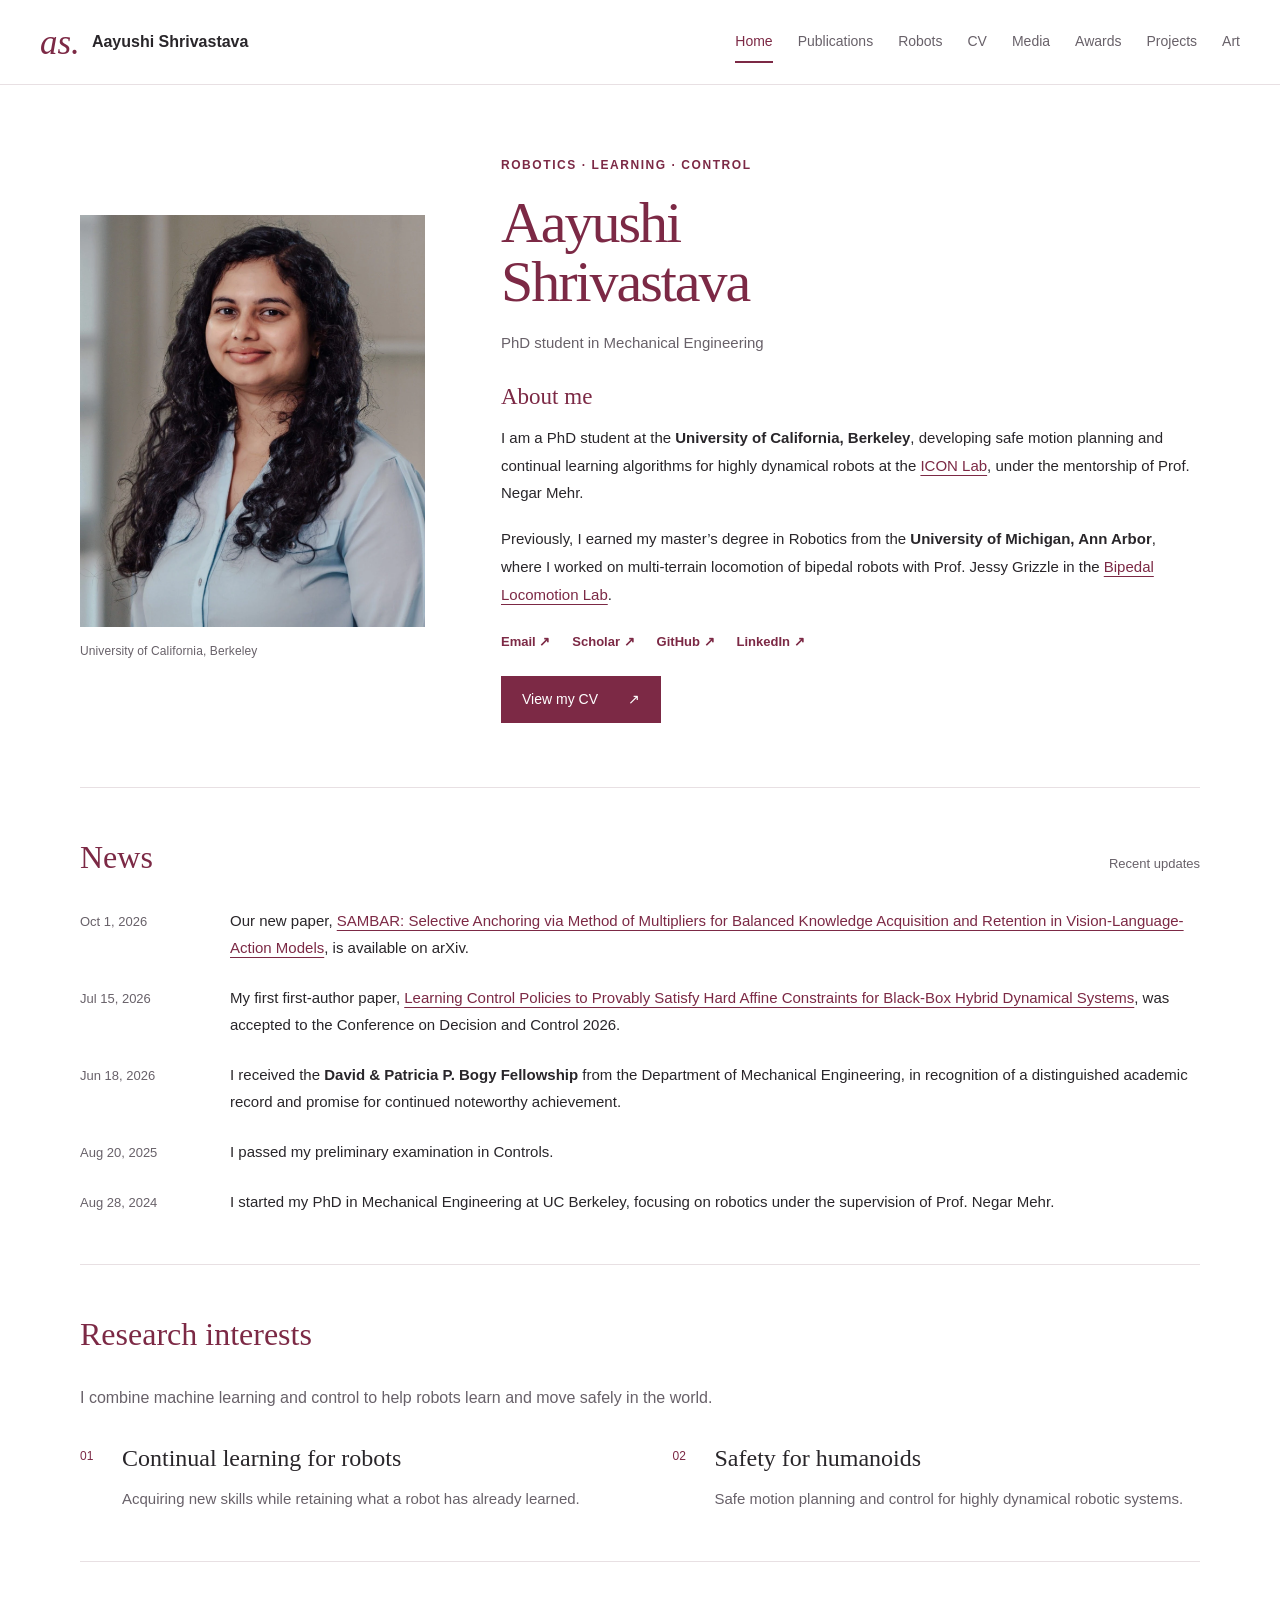
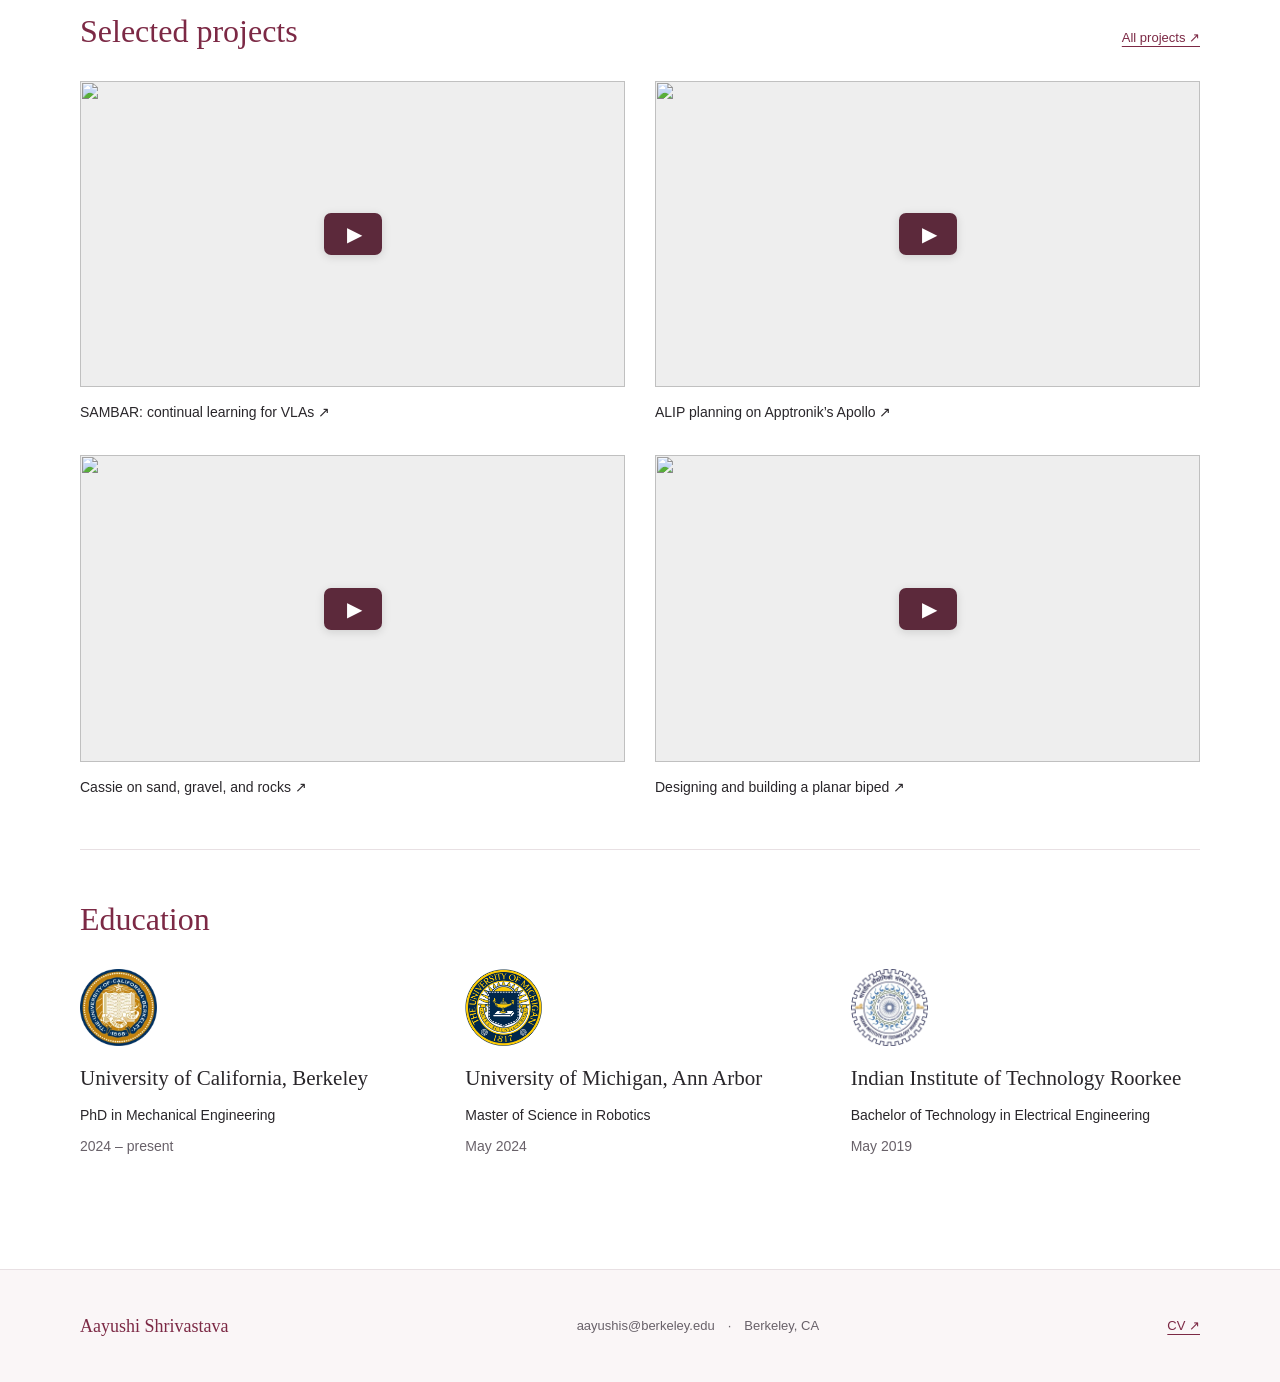
==== index.html @ cad1a044 "Create academic portfolio and direct CV download" ====
<!doctype html>
<html lang="en"><head><meta charset="utf-8"><meta name="viewport" content="width=device-width, initial-scale=1">
<title>Robotics, Learning &amp; Control | Aayushi Shrivastava</title><meta name="description" content="Aayushi Shrivastava is a PhD student at UC Berkeley working on safe motion planning, continual learning, and control for robots.">
<meta name="theme-color" content="#7c2945"><meta property="og:title" content="Robotics, Learning &amp; Control | Aayushi Shrivastava"><meta property="og:description" content="Aayushi Shrivastava is a PhD student at UC Berkeley working on safe motion planning, continual learning, and control for robots."><meta property="og:type" content="website"><meta property="og:url" content="https://aayushis196.github.io/"><meta property="og:image" content="https://aayushis196.github.io/assets/home-0-0.webp">
<link rel="canonical" href="https://aayushis196.github.io/"><link rel="icon" href="assets/favicon.svg" type="image/svg+xml"><link rel="stylesheet" href="styles.css"><script src="site.js" defer></script></head>
<body class="page-index"><a class="skip-link" href="#main">Skip to content</a>
<header class="site-header"><div class="header-inner"><a class="brand" href="index.html"><span class="brand-mark" aria-hidden="true">as.</span><span>Aayushi Shrivastava</span></a><button class="menu-toggle" aria-expanded="false" aria-controls="site-nav"><span>Menu</span><svg viewBox="0 0 24 24" width="20" height="20" aria-hidden="true"><path d="M4 7h16M4 12h16M4 17h16"/></svg></button><nav id="site-nav" aria-label="Main navigation"><a href="index.html" aria-current="page">Home</a><a href="publications.html">Publications</a><a href="robots.html">Robots</a><a href="cv.html">CV</a><a href="media.html">Media</a><a href="awards.html">Awards</a><a href="projects.html">Projects</a><a href="art.html">Art</a></nav></div></header>
<main id="main" class="container"><section class="hero" aria-labelledby="intro-title"><div class="portrait-wrap"><img src="assets/home-0-0.webp" alt="Aayushi Shrivastava" width="1280" height="1531" class="portrait" fetchpriority="high"><p class="portrait-caption">University of California, Berkeley</p></div><div class="hero-copy"><p class="eyebrow">Robotics · Learning · Control</p><h1 id="intro-title">Aayushi<br> Shrivastava</h1><p class="role">PhD student in Mechanical Engineering</p><h2 class="about-label">About me</h2><p>I am a PhD student at the <strong>University of California, Berkeley</strong>, developing safe motion planning and continual learning algorithms for highly dynamical robots at the <a href="https://iconlab.negarmehr.com/">ICON Lab</a>, under the mentorship of Prof. Negar Mehr.</p><p>Previously, I earned my master’s degree in Robotics from the <strong>University of Michigan, Ann Arbor</strong>, where I worked on multi-terrain locomotion of bipedal robots with Prof. Jessy Grizzle in the <a href="https://www.biped.solutions/">Bipedal Locomotion Lab</a>.</p><div class="social-links"><a href="mailto:aayushis@berkeley.edu">Email ↗</a><a href="https://scholar.google.com/citations?user=4QyoN3UAAAAJ&amp;hl=en">Scholar ↗</a><a href="https://github.com/aayushis196">GitHub ↗</a><a href="https://www.linkedin.com/in/aayushi-shrivastava-37a6b413a/">LinkedIn ↗</a></div><a class="button" href="Aayushi_CV.pdf">View my CV <span aria-hidden="true">↗</span></a></div></section>
<section class="home-section" aria-labelledby="news-title"><div class="section-heading"><h2 id="news-title">News</h2><span class="section-note">Recent updates</span></div><ol class="news-list">
<li><time datetime="2026-10-01">Oct 1, 2026</time><p>Our new paper, <a href="https://arxiv.org/pdf/2609.32108v1">SAMBAR: Selective Anchoring via Method of Multipliers for Balanced Knowledge Acquisition and Retention in Vision-Language-Action Models</a>, is available on arXiv.</p></li>
<li><time datetime="2026-07-15">Jul 15, 2026</time><p>My first first-author paper, <a href="https://arxiv.org/abs/2604.22244">Learning Control Policies to Provably Satisfy Hard Affine Constraints for Black-Box Hybrid Dynamical Systems</a>, was accepted to the Conference on Decision and Control 2026.</p></li>
<li><time datetime="2026-06-18">Jun 18, 2026</time><p>I received the <strong>David &amp; Patricia P. Bogy Fellowship</strong> from the Department of Mechanical Engineering, in recognition of a distinguished academic record and promise for continued noteworthy achievement.</p></li>
<li><time datetime="2025-08-20">Aug 20, 2025</time><p>I passed my preliminary examination in Controls.</p></li>
<li><time datetime="2024-08-28">Aug 28, 2024</time><p>I started my PhD in Mechanical Engineering at UC Berkeley, focusing on robotics under the supervision of Prof. Negar Mehr.</p></li></ol></section>
<section class="home-section research-section" aria-labelledby="interests-title"><div class="section-heading"><h2 id="interests-title">Research interests</h2></div><p class="section-intro">I combine machine learning and control to help robots learn and move safely in the world.</p><div class="interests"><article><span class="interest-number">01</span><h3>Continual learning for robots</h3><p>Acquiring new skills while retaining what a robot has already learned.</p></article><article><span class="interest-number">02</span><h3>Safety for humanoids</h3><p>Safe motion planning and control for highly dynamical robotic systems.</p></article></div></section>
<section class="home-section" aria-labelledby="selected-title"><div class="section-heading"><h2 id="selected-title">Selected projects</h2><a href="projects.html">All projects <span aria-hidden="true">↗</span></a></div><div class="video-grid">
<figure class="video"><div class="video-frame" data-video="m53tq-P2geU">
    <button class="video-play" aria-label="Play SAMBAR: continual learning for VLAs"><img src="https://i.ytimg.com/vi/m53tq-P2geU/hqdefault.jpg" alt="" loading="lazy" width="480" height="360"><span class="play-icon" aria-hidden="true">▶</span></button></div>
    <figcaption><a href="https://www.youtube.com/watch?v=m53tq-P2geU">SAMBAR: continual learning for VLAs <span aria-hidden="true">↗</span></a></figcaption></figure><figure class="video"><div class="video-frame" data-video="vbyE-d3ap-I">
    <button class="video-play" aria-label="Play ALIP planning on Apptronik’s Apollo"><img src="https://i.ytimg.com/vi/vbyE-d3ap-I/hqdefault.jpg" alt="" loading="lazy" width="480" height="360"><span class="play-icon" aria-hidden="true">▶</span></button></div>
    <figcaption><a href="https://www.youtube.com/watch?v=vbyE-d3ap-I">ALIP planning on Apptronik’s Apollo <span aria-hidden="true">↗</span></a></figcaption></figure><figure class="video"><div class="video-frame" data-video="pKNiDnennBM">
    <button class="video-play" aria-label="Play Cassie on sand, gravel, and rocks"><img src="https://i.ytimg.com/vi/pKNiDnennBM/hqdefault.jpg" alt="" loading="lazy" width="480" height="360"><span class="play-icon" aria-hidden="true">▶</span></button></div>
    <figcaption><a href="https://www.youtube.com/watch?v=pKNiDnennBM">Cassie on sand, gravel, and rocks <span aria-hidden="true">↗</span></a></figcaption></figure><figure class="video"><div class="video-frame" data-video="SUDEOFMwMKs">
    <button class="video-play" aria-label="Play Designing and building a planar biped"><img src="https://i.ytimg.com/vi/SUDEOFMwMKs/hqdefault.jpg" alt="" loading="lazy" width="480" height="360"><span class="play-icon" aria-hidden="true">▶</span></button></div>
    <figcaption><a href="https://www.youtube.com/watch?v=SUDEOFMwMKs">Designing and building a planar biped <span aria-hidden="true">↗</span></a></figcaption></figure>
</div></section><section class="home-section" aria-labelledby="education-title"><div class="section-heading"><h2 id="education-title">Education</h2></div><div class="education-grid"><article class="education"><img src="assets/home-13-0.webp" alt="University of California, Berkeley emblem" width="220" height="220" loading="lazy"><div><h3>University of California, Berkeley</h3><p>PhD in Mechanical Engineering</p><p class="muted">2024 – present</p></div></article><article class="education"><img src="assets/home-13-1.webp" alt="University of Michigan, Ann Arbor emblem" width="1200" height="1200" loading="lazy"><div><h3>University of Michigan, Ann Arbor</h3><p>Master of Science in Robotics</p><p class="muted">May 2024</p></div></article><article class="education"><img src="assets/home-13-2.webp" alt="Indian Institute of Technology Roorkee emblem" width="320" height="320" loading="lazy"><div><h3>Indian Institute of Technology Roorkee</h3><p>Bachelor of Technology in Electrical Engineering</p><p class="muted">May 2019</p></div></article></div></section></main>
<footer class="site-footer"><div class="footer-inner"><a class="footer-name" href="index.html">Aayushi Shrivastava</a><p><a href="mailto:aayushis@berkeley.edu">aayushis@berkeley.edu</a><span aria-hidden="true">·</span>Berkeley, CA</p><a href="Aayushi_CV.pdf">CV <span aria-hidden="true">↗</span></a></div></footer>
</body></html>
---- styles.css ----
:root{--ink:#29262a;--muted:#686169;--accent:#7c2945;--accent-dark:#5f1730;--line:#e8e0e3;--paper:#fff;--wash:#faf6f7;--serif:Georgia,'Times New Roman',serif;--sans:-apple-system,BlinkMacSystemFont,'Segoe UI',sans-serif}
*{box-sizing:border-box}html{scroll-behavior:smooth;scroll-padding-top:110px}body{margin:0;background:var(--paper);color:var(--ink);font:16px/1.8 var(--sans);-webkit-font-smoothing:antialiased}a{color:var(--accent);text-decoration-thickness:1px;text-underline-offset:4px}a:hover{color:var(--accent-dark)}button,a{-webkit-tap-highlight-color:transparent}button{font:inherit}button,a:focus-visible,summary:focus-visible{outline-offset:5px}a:focus-visible,button:focus-visible,summary:focus-visible{outline:2px solid var(--accent)}img{max-width:100%;height:auto;display:block}h1,h2,h3,p,figure{margin-top:0}h1,h2,h3{font-family:var(--serif);font-weight:500;line-height:1.25}h1,h2{color:var(--accent)}h1{font-size:48px}h2{font-size:32px}h3{font-size:24px}p{margin-bottom:18px}strong{font-weight:600}.container{width:min(1120px,calc(100% - 80px));margin-inline:auto}.muted{color:var(--muted)}.skip-link{position:fixed;left:16px;top:-90px;padding:10px 20px;background:white;z-index:100}.skip-link:focus{top:10px}.site-header{position:sticky;top:0;background:rgba(255,255,255,.97);border-bottom:1px solid var(--line);z-index:20}.header-inner{max-width:1380px;margin:auto;min-height:84px;padding:12px 40px;display:flex;align-items:center;justify-content:space-between;gap:28px}.brand{display:flex;align-items:center;gap:12px;text-decoration:none;color:var(--ink);font-size:16px;font-weight:600;white-space:nowrap}.brand-mark{font-family:var(--serif);color:var(--accent);font-size:35px;line-height:1;font-style:italic;font-weight:500}.site-header nav{display:flex;gap:25px}.site-header nav a{position:relative;font-size:14px;text-decoration:none;color:var(--muted);padding:13px 0}.site-header nav a:hover,.site-header nav a[aria-current]{color:var(--accent)}.site-header nav a[aria-current]::after{content:'';position:absolute;bottom:5px;height:2px;background:var(--accent);left:0;right:0}.menu-toggle{display:none}.hero{display:grid;grid-template-columns:345px minmax(0,1fr);gap:76px;align-items:center;padding:70px 0 64px}.portrait{width:100%;aspect-ratio:342/409;object-fit:cover}.portrait-caption{font-size:12px;color:var(--muted);margin:14px 0 0;letter-spacing:.01em}.eyebrow{font-size:12px;text-transform:uppercase;letter-spacing:.13em;color:var(--accent);font-weight:600;margin-bottom:16px}.hero h1{font-size:58px;letter-spacing:-.035em;line-height:1.03;margin-bottom:17px}.hero .role{font-size:15px;color:var(--muted);margin-bottom:27px}.about-label{font-size:23px;margin-bottom:12px}.hero-copy>p:not(.eyebrow):not(.role){font-size:15px;line-height:1.85}.social-links{display:flex;flex-wrap:wrap;gap:22px;margin:22px 0}.social-links a{font-size:13px;text-decoration:none;font-weight:600}.button{display:inline-flex;align-items:center;justify-content:center;gap:30px;background:var(--accent);color:#fff;padding:10px 20px;font-size:14px;font-weight:500;text-decoration:none;border:1px solid var(--accent);transition:background .15s}.button:hover{background:var(--accent-dark);color:white}.home-section{padding:49px 0;border-top:1px solid var(--line)}.section-heading{display:flex;justify-content:space-between;align-items:baseline;gap:24px;margin-bottom:30px}.section-heading h2{margin-bottom:0}.section-heading>a,.section-note{font-size:13px}.section-note{color:var(--muted)}.news-list{padding:0;margin:0;list-style:none}.news-list li{display:grid;grid-template-columns:130px minmax(0,1fr);gap:20px;margin-bottom:23px}.news-list li:last-child{margin-bottom:0}.news-list time{font-size:13px;color:var(--muted);padding-top:3px}.news-list p{margin:0;font-size:15px}.section-intro{max-width:700px;color:var(--muted)}.interests{display:grid;grid-template-columns:1fr 1fr;gap:65px;margin-top:30px}.interests article{position:relative;padding-left:42px}.interest-number{position:absolute;left:0;top:3px;font-size:12px;color:var(--accent)}.interests h3{font-size:24px;margin-bottom:12px}.interests p{color:var(--muted);font-size:15px;margin-bottom:0}.video-grid{display:grid;grid-template-columns:1fr 1fr;gap:30px}.video{margin:0;min-width:0}.video-frame{aspect-ratio:16/9;background:#ede9eb;overflow:hidden;position:relative}.video-play{display:block;width:100%;height:100%;border:0;padding:0;cursor:pointer;position:relative;background:#eee}.video-play img{width:100%;height:100%;object-fit:cover;transition:transform .3s}.video-play:hover img{transform:scale(1.025)}.play-icon{position:absolute;display:grid;place-items:center;top:50%;left:50%;transform:translate(-50%,-50%);width:58px;height:42px;background:rgba(83,29,48,.94);border-radius:7px;color:white;font-size:20px;padding-left:3px;box-shadow:0 2px 10px #0002}.video iframe,.drive-video iframe{border:0;width:100%;height:100%;display:block}.video figcaption{font-size:14px;margin-top:13px}.video figcaption a{color:var(--ink);text-decoration:none}.video figcaption a:hover{color:var(--accent)}.education-grid{display:grid;grid-template-columns:repeat(3,1fr);gap:36px}.education{display:flex;flex-direction:column;align-items:flex-start;gap:19px}.education img{height:77px;width:77px;object-fit:contain}.education h3{font-size:21px;margin-bottom:12px}.education p{font-size:14px;margin:0 0 5px}.site-footer{margin-top:56px;border-top:1px solid var(--line);background:var(--wash)}.footer-inner{width:min(1120px,calc(100% - 80px));margin:auto;min-height:112px;display:flex;justify-content:space-between;align-items:center;gap:24px;font-size:13px}.footer-name{font-family:var(--serif);font-size:18px;text-decoration:none}.footer-inner p{margin:0;color:var(--muted)}.footer-inner p span{margin:0 13px}.footer-inner p a{color:var(--muted);text-decoration:none}.page-heading{padding:60px 0 38px;border-bottom:1px solid var(--line);margin-bottom:42px;max-width:100%}.page-heading h1{margin-bottom:15px;letter-spacing:-.02em}.page-heading p{margin:0;max-width:740px;color:var(--muted)}.publication-section{margin:40px 0 55px}.publication-section>h2{font-size:27px;margin-bottom:16px}.publication{padding:26px 0;border-bottom:1px solid var(--line)}.publication h3{font-size:23px;max-width:950px;line-height:1.4;margin-bottom:12px}.publication h3 a{color:var(--ink);text-decoration:none}.publication h3 a:hover{color:var(--accent)}.publication p{margin-bottom:6px;font-size:14px}.authors{color:var(--muted)}.venue{font-style:italic}.resource-links{display:flex;gap:23px;margin-top:13px;font-size:13px}.project-index{padding:18px 24px;background:var(--wash);font-size:14px;margin-bottom:40px}.project-index summary{cursor:pointer;font-weight:600;color:var(--accent)}.project-index ol{padding-left:20px;line-height:2}.project-entry{padding:22px 0 50px;margin-bottom:30px;border-bottom:1px solid var(--line);scroll-margin-top:100px}.project-entry h2{max-width:860px;font-size:30px}.project-copy{max-width:850px}.project-copy p{font-size:15px}.institution{font-weight:600;color:var(--muted);font-size:13px!important}.project-media{display:grid;grid-template-columns:repeat(2,minmax(0,1fr));gap:25px;margin-top:28px;align-items:center}.project-media>:only-child{width:100%;max-width:650px;grid-column:1/-1}.project-media>img{max-height:400px;object-fit:contain}.drive-video{aspect-ratio:16/9;margin-bottom:35px}.drive-video p{font-size:13px;margin-top:10px}.robot-entry{display:grid;grid-template-columns:minmax(0,.85fr) minmax(0,1fr);gap:65px;align-items:start;padding:30px 0 55px;margin-bottom:34px;border-bottom:1px solid var(--line);scroll-margin-top:110px}.robot-copy h2{font-size:31px}.robot-copy p:not(.eyebrow){font-size:15px}.robot-media{display:grid;gap:23px}.robot-media>img{width:100%;max-height:420px;object-fit:contain;background:var(--wash)}.media-entry{display:grid;grid-template-columns:1fr 1fr;gap:60px;padding:18px 0 50px;margin-bottom:35px;border-bottom:1px solid var(--line)}.media-entry h2{font-size:30px}.media-entry p:not(.eyebrow){font-size:15px}.media-entry>div>a{font-size:14px}.award{display:grid;grid-template-columns:100px 1fr;gap:35px;border-bottom:1px solid var(--line);padding:25px 0 34px}.award-year{color:var(--accent);font-size:17px;padding-top:4px}.award h2{font-size:27px;margin-bottom:12px}.award div p{max-width:800px;color:var(--muted);font-size:15px;margin-bottom:0}.cv-actions{display:flex;gap:28px;align-items:center;margin:0 0 32px}.text-action{font-size:14px}.cv-preview{border:1px solid var(--line);background:var(--wash)}.cv-preview object{width:100%;height:950px;display:block}.cv-preview object p{padding:30px}.art-intro{max-width:780px;margin-bottom:42px}.art-intro>a{font-size:14px}.art-gallery{columns:3;column-gap:25px}.artwork{display:block;break-inside:avoid;margin-bottom:25px;overflow:hidden;background:var(--wash)}.artwork img{width:100%;transition:transform .25s}.artwork:hover img{transform:scale(1.025)}.lightbox{max-width:94vw;width:max-content;max-height:94vh;padding:50px 22px 12px;border:0;background:var(--paper)}.lightbox::backdrop{background:rgba(30,20,25,.85)}.lightbox img{max-width:85vw;max-height:75vh;width:auto;object-fit:contain}.lightbox-close{position:absolute;right:14px;top:0;border:0;background:none;font-size:33px;cursor:pointer;color:var(--accent)}.lightbox-caption{font-size:12px;text-align:center;margin:12px 0 0}
@media(min-width:1500px){.header-inner{max-width:1400px}}
@media(max-width:1150px){.header-inner{padding-inline:28px;gap:20px}.site-header nav{gap:18px}.brand{font-size:14px}.hero{grid-template-columns:300px 1fr;gap:45px}.hero h1{font-size:52px}}
@media(max-width:950px){.site-header nav{gap:14px}.site-header nav a{font-size:12px}.brand>span:last-child{display:none}.hero{grid-template-columns:260px 1fr;gap:36px}.hero h1{font-size:46px}.container,.footer-inner{width:calc(100% - 56px)}.hero-copy>p:not(.eyebrow):not(.role){font-size:14px}.education-grid{gap:24px}.robot-entry{gap:35px}.media-entry{gap:35px}}
@media(max-width:700px){html{scroll-padding-top:85px}.container,.footer-inner{width:calc(100% - 40px)}.header-inner{min-height:70px;padding:12px 20px;flex-wrap:wrap;gap:0}.brand{font-size:14px}.brand>span:last-child{display:inline}.brand-mark{font-size:30px}.menu-toggle{display:flex;align-items:center;gap:9px;border:1px solid var(--line);padding:6px 10px;color:var(--ink);background:white;font-size:12px;cursor:pointer}.menu-toggle svg{fill:none;stroke:currentColor;stroke-width:1.5}.site-header nav{display:none;flex-basis:100%;padding:12px 0 8px;grid-template-columns:repeat(2,1fr);gap:1px 18px}.site-header nav[data-open]{display:grid}.site-header nav a{font-size:14px;padding:9px 0}.site-header nav a[aria-current]::after{right:auto;width:24px;bottom:3px}.hero{grid-template-columns:1fr;gap:30px;padding:32px 0 38px}.portrait-wrap{display:flex;align-items:flex-end;gap:20px}.portrait{width:150px;height:180px;flex-shrink:0}.portrait-caption{max-width:130px;font-size:12px;margin-bottom:6px}.hero h1{font-size:46px}.hero h1 br{display:none}.hero h1{max-width:450px}.hero .role{margin-bottom:24px;font-size:14px}.hero-copy>p:not(.eyebrow):not(.role){font-size:15px}.hero .eyebrow{margin-bottom:10px}.social-links{gap:20px;margin-top:22px}.home-section{padding:34px 0}.section-heading{margin-bottom:23px;gap:10px}.section-heading h2{font-size:28px}.section-note{display:none}.news-list li{grid-template-columns:1fr;gap:5px;margin-bottom:26px}.news-list p{font-size:14px}.news-list time{font-size:12px}.interests{grid-template-columns:1fr;gap:28px}.interests h3{font-size:23px}.video-grid{grid-template-columns:1fr;gap:30px}.video figcaption{font-size:13px}.education-grid{grid-template-columns:1fr;gap:30px}.education{flex-direction:row;gap:20px}.education img{width:63px;height:63px;flex-shrink:0}.education h3{font-size:20px}.education p{font-size:13px}.footer-inner{flex-direction:column;align-items:flex-start;gap:12px;padding:26px 0}.footer-inner p{font-size:12px}.site-footer{margin-top:36px}.page-heading{padding:36px 0 26px;margin-bottom:27px}.page-heading h1{font-size:39px}.page-heading p{font-size:15px}.publication-section{margin:30px 0 40px}.publication h3{font-size:22px}.publication p{font-size:13px}.publication-section>h2{font-size:26px}.project-entry h2{font-size:27px}.project-entry{padding:15px 0 32px}.project-media{grid-template-columns:1fr}.robot-entry,.media-entry{grid-template-columns:1fr;gap:20px;padding:15px 0 36px;margin-bottom:22px}.robot-copy h2{font-size:28px}.robot-copy .eyebrow{margin-bottom:10px}.robot-media>img{max-height:400px}.award{grid-template-columns:1fr;gap:7px;padding:17px 0 26px}.award-year{margin-bottom:0;font-size:14px}.award h2{font-size:25px}.award div p{font-size:14px}.cv-actions{gap:18px;flex-wrap:wrap}.cv-preview object{height:650px}.art-gallery{columns:2;column-gap:14px}.artwork{margin-bottom:14px}.art-intro p{font-size:15px}}
@media(prefers-reduced-motion:reduce){html{scroll-behavior:auto}*,*::before,*::after{transition:none!important}}
@media print{.site-header,.site-footer,.video-play,.cv-actions,.skip-link{display:none}.container{width:100%}.hero{padding-top:0}a{color:inherit}.page-heading{padding-top:0}.cv-preview object{height:auto}}
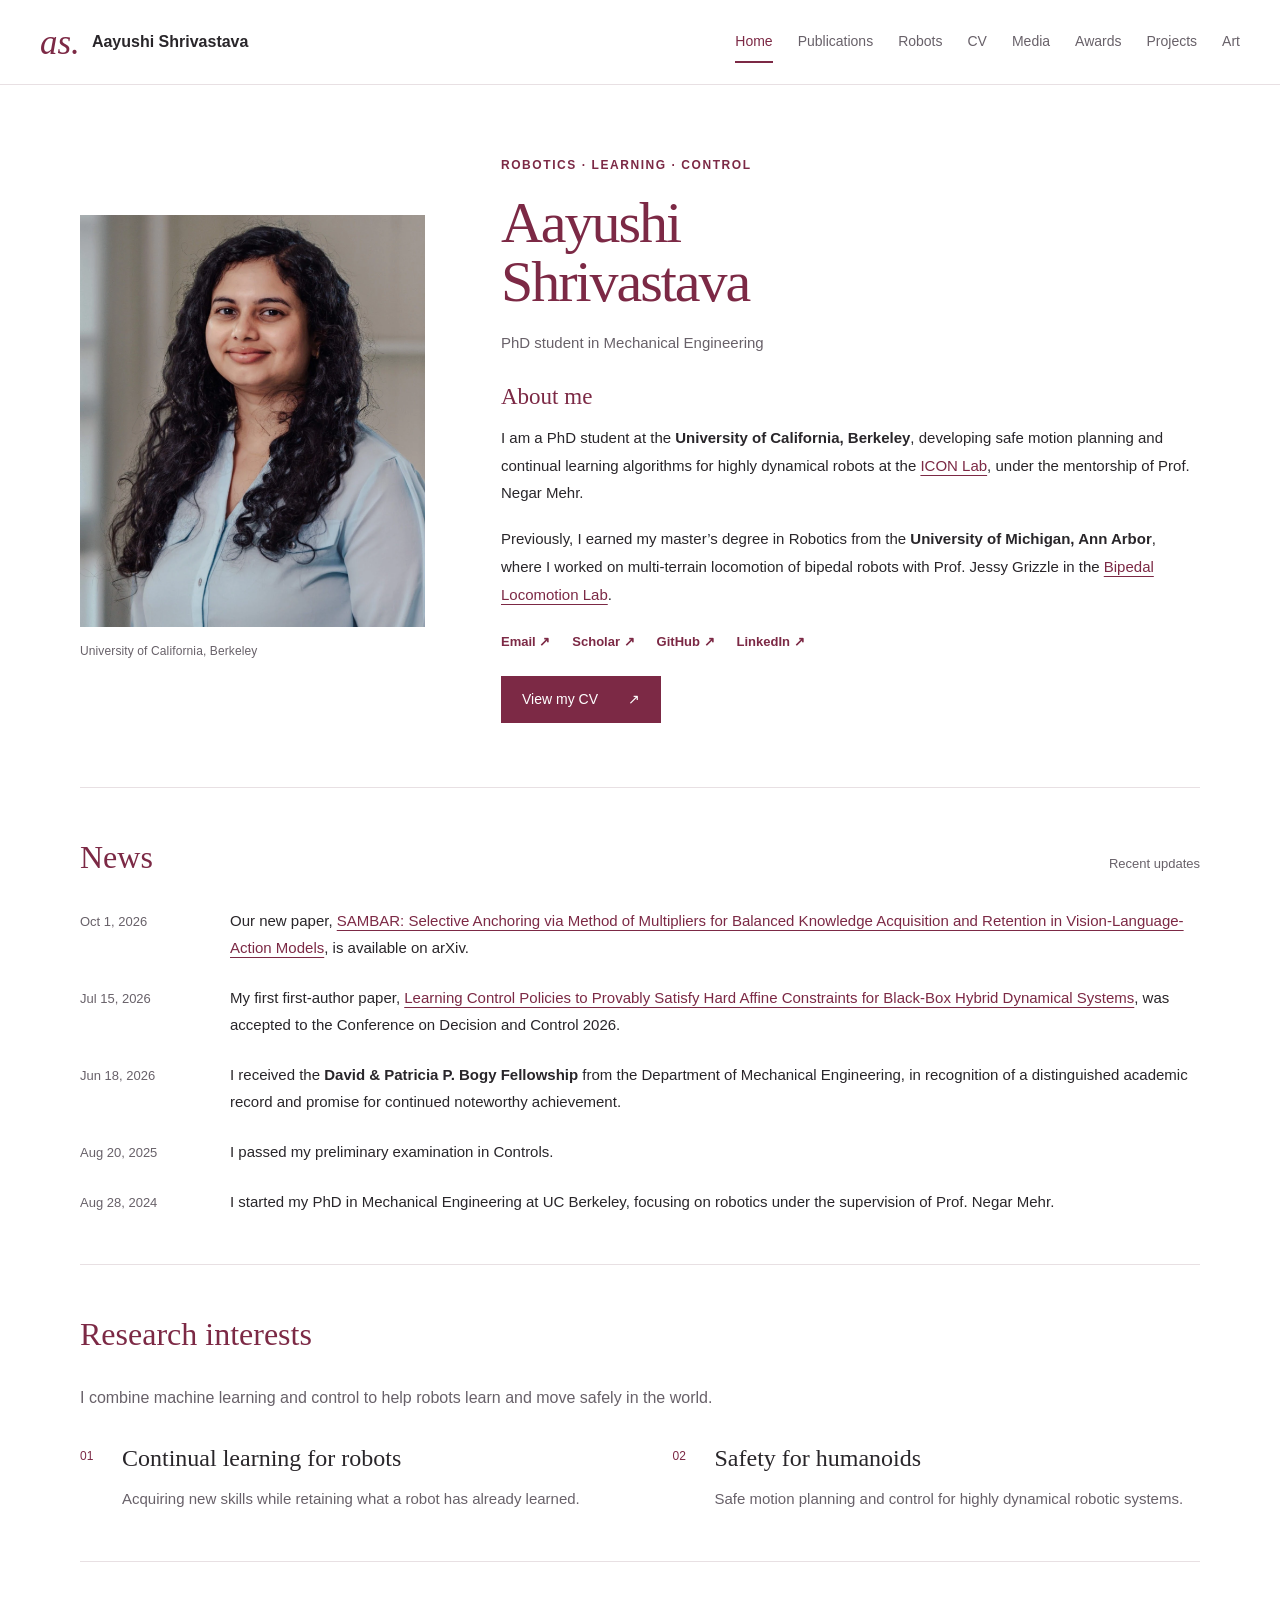
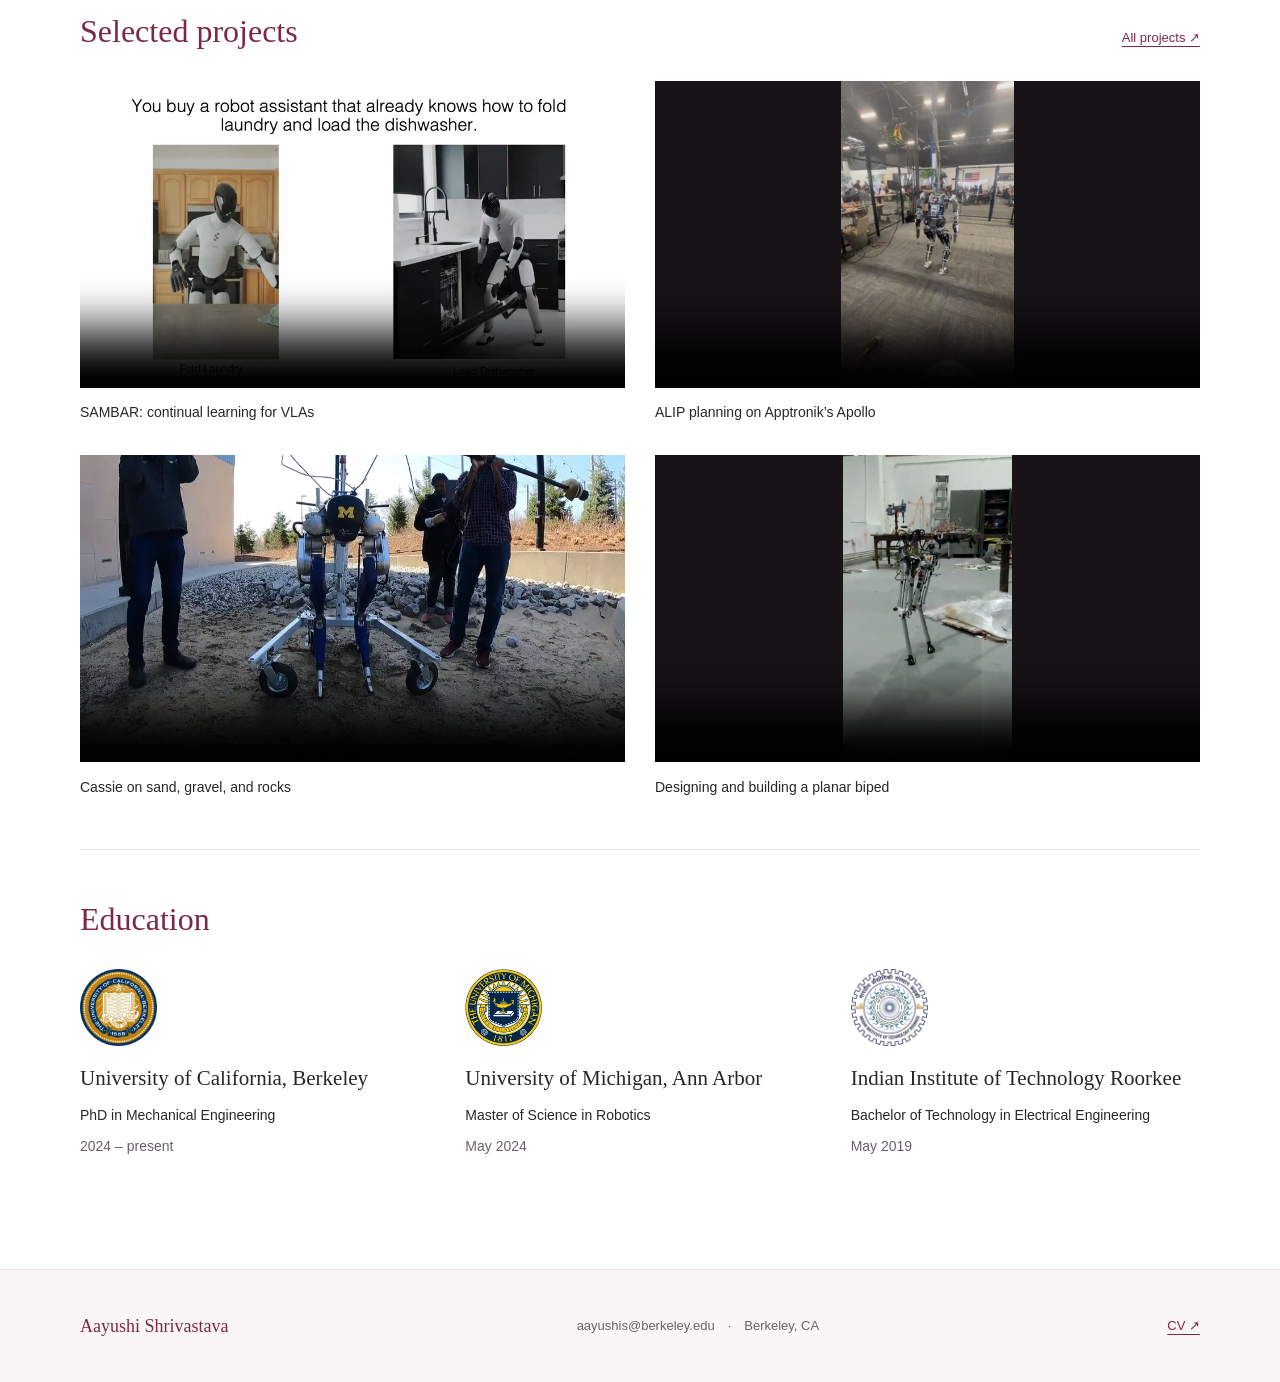
==== commit d68b6941: "Host portfolio videos directly with native playback" ====
--- a/index.html
+++ b/index.html
@@ -4,7 +4,7 @@
 <meta name="theme-color" content="#7c2945"><meta property="og:title" content="Robotics, Learning &amp; Control | Aayushi Shrivastava"><meta property="og:description" content="Aayushi Shrivastava is a PhD student at UC Berkeley working on safe motion planning, continual learning, and control for robots."><meta property="og:type" content="website"><meta property="og:url" content="https://aayushis196.github.io/"><meta property="og:image" content="https://aayushis196.github.io/assets/home-0-0.webp">
 <link rel="canonical" href="https://aayushis196.github.io/"><link rel="icon" href="assets/favicon.svg" type="image/svg+xml"><link rel="stylesheet" href="styles.css"><script src="site.js" defer></script></head>
 <body class="page-index"><a class="skip-link" href="#main">Skip to content</a>
-<header class="site-header"><div class="header-inner"><a class="brand" href="index.html"><span class="brand-mark" aria-hidden="true">as.</span><span>Aayushi Shrivastava</span></a><button class="menu-toggle" aria-expanded="false" aria-controls="site-nav"><span>Menu</span><svg viewBox="0 0 24 24" width="20" height="20" aria-hidden="true"><path d="M4 7h16M4 12h16M4 17h16"/></svg></button><nav id="site-nav" aria-label="Main navigation"><a href="index.html" aria-current="page">Home</a><a href="publications.html">Publications</a><a href="robots.html">Robots</a><a href="cv.html">CV</a><a href="media.html">Media</a><a href="awards.html">Awards</a><a href="projects.html">Projects</a><a href="art.html">Art</a></nav></div></header>
+<header class="site-header"><div class="header-inner"><a class="brand" href="index.html"><span class="brand-mark" aria-hidden="true">as.</span><span>Aayushi Shrivastava</span></a><button class="menu-toggle" aria-expanded="false" aria-controls="site-nav"><span>Menu</span><svg viewBox="0 0 24 24" width="20" height="20" aria-hidden="true"><path d="M4 7h16M4 12h16M4 17h16"/></svg></button><nav id="site-nav" aria-label="Main navigation"><a href="index.html" aria-current="page">Home</a><a href="publications.html">Publications</a><a href="robots.html">Robots</a><a href="Aayushi_CV.pdf">CV</a><a href="media.html">Media</a><a href="awards.html">Awards</a><a href="projects.html">Projects</a><a href="art.html">Art</a></nav></div></header>
 <main id="main" class="container"><section class="hero" aria-labelledby="intro-title"><div class="portrait-wrap"><img src="assets/home-0-0.webp" alt="Aayushi Shrivastava" width="1280" height="1531" class="portrait" fetchpriority="high"><p class="portrait-caption">University of California, Berkeley</p></div><div class="hero-copy"><p class="eyebrow">Robotics · Learning · Control</p><h1 id="intro-title">Aayushi<br> Shrivastava</h1><p class="role">PhD student in Mechanical Engineering</p><h2 class="about-label">About me</h2><p>I am a PhD student at the <strong>University of California, Berkeley</strong>, developing safe motion planning and continual learning algorithms for highly dynamical robots at the <a href="https://iconlab.negarmehr.com/">ICON Lab</a>, under the mentorship of Prof. Negar Mehr.</p><p>Previously, I earned my master’s degree in Robotics from the <strong>University of Michigan, Ann Arbor</strong>, where I worked on multi-terrain locomotion of bipedal robots with Prof. Jessy Grizzle in the <a href="https://www.biped.solutions/">Bipedal Locomotion Lab</a>.</p><div class="social-links"><a href="mailto:aayushis@berkeley.edu">Email ↗</a><a href="https://scholar.google.com/citations?user=4QyoN3UAAAAJ&amp;hl=en">Scholar ↗</a><a href="https://github.com/aayushis196">GitHub ↗</a><a href="https://www.linkedin.com/in/aayushi-shrivastava-37a6b413a/">LinkedIn ↗</a></div><a class="button" href="Aayushi_CV.pdf">View my CV <span aria-hidden="true">↗</span></a></div></section>
 <section class="home-section" aria-labelledby="news-title"><div class="section-heading"><h2 id="news-title">News</h2><span class="section-note">Recent updates</span></div><ol class="news-list">
 <li><time datetime="2026-10-01">Oct 1, 2026</time><p>Our new paper, <a href="https://arxiv.org/pdf/2609.32108v1">SAMBAR: Selective Anchoring via Method of Multipliers for Balanced Knowledge Acquisition and Retention in Vision-Language-Action Models</a>, is available on arXiv.</p></li>
@@ -14,15 +14,19 @@
 <li><time datetime="2024-08-28">Aug 28, 2024</time><p>I started my PhD in Mechanical Engineering at UC Berkeley, focusing on robotics under the supervision of Prof. Negar Mehr.</p></li></ol></section>
 <section class="home-section research-section" aria-labelledby="interests-title"><div class="section-heading"><h2 id="interests-title">Research interests</h2></div><p class="section-intro">I combine machine learning and control to help robots learn and move safely in the world.</p><div class="interests"><article><span class="interest-number">01</span><h3>Continual learning for robots</h3><p>Acquiring new skills while retaining what a robot has already learned.</p></article><article><span class="interest-number">02</span><h3>Safety for humanoids</h3><p>Safe motion planning and control for highly dynamical robotic systems.</p></article></div></section>
 <section class="home-section" aria-labelledby="selected-title"><div class="section-heading"><h2 id="selected-title">Selected projects</h2><a href="projects.html">All projects <span aria-hidden="true">↗</span></a></div><div class="video-grid">
-<figure class="video"><div class="video-frame" data-video="m53tq-P2geU">
-    <button class="video-play" aria-label="Play SAMBAR: continual learning for VLAs"><img src="https://i.ytimg.com/vi/m53tq-P2geU/hqdefault.jpg" alt="" loading="lazy" width="480" height="360"><span class="play-icon" aria-hidden="true">▶</span></button></div>
-    <figcaption><a href="https://www.youtube.com/watch?v=m53tq-P2geU">SAMBAR: continual learning for VLAs <span aria-hidden="true">↗</span></a></figcaption></figure><figure class="video"><div class="video-frame" data-video="vbyE-d3ap-I">
-    <button class="video-play" aria-label="Play ALIP planning on Apptronik’s Apollo"><img src="https://i.ytimg.com/vi/vbyE-d3ap-I/hqdefault.jpg" alt="" loading="lazy" width="480" height="360"><span class="play-icon" aria-hidden="true">▶</span></button></div>
-    <figcaption><a href="https://www.youtube.com/watch?v=vbyE-d3ap-I">ALIP planning on Apptronik’s Apollo <span aria-hidden="true">↗</span></a></figcaption></figure><figure class="video"><div class="video-frame" data-video="pKNiDnennBM">
-    <button class="video-play" aria-label="Play Cassie on sand, gravel, and rocks"><img src="https://i.ytimg.com/vi/pKNiDnennBM/hqdefault.jpg" alt="" loading="lazy" width="480" height="360"><span class="play-icon" aria-hidden="true">▶</span></button></div>
-    <figcaption><a href="https://www.youtube.com/watch?v=pKNiDnennBM">Cassie on sand, gravel, and rocks <span aria-hidden="true">↗</span></a></figcaption></figure><figure class="video"><div class="video-frame" data-video="SUDEOFMwMKs">
-    <button class="video-play" aria-label="Play Designing and building a planar biped"><img src="https://i.ytimg.com/vi/SUDEOFMwMKs/hqdefault.jpg" alt="" loading="lazy" width="480" height="360"><span class="play-icon" aria-hidden="true">▶</span></button></div>
-    <figcaption><a href="https://www.youtube.com/watch?v=SUDEOFMwMKs">Designing and building a planar biped <span aria-hidden="true">↗</span></a></figcaption></figure>
+<figure class="video"><video controls playsinline preload="none" poster="assets/videos/sambar-overview.webp" aria-label="SAMBAR: continual learning for VLAs" width="1280" height="720">
+    <source src="assets/videos/sambar-overview.mp4" type="video/mp4">
+    <a href="assets/videos/sambar-overview.mp4">Open video: SAMBAR: continual learning for VLAs</a></video>
+    <figcaption>SAMBAR: continual learning for VLAs</figcaption></figure><figure class="video"><video controls playsinline preload="none" poster="assets/videos/apollo-alip.webp" aria-label="ALIP planning on Apptronik’s Apollo" width="1280" height="720">
+    <source src="assets/videos/apollo-alip.mp4" type="video/mp4">
+    <a href="assets/videos/apollo-alip.mp4">Open video: ALIP planning on Apptronik’s Apollo</a></video>
+    <figcaption>ALIP planning on Apptronik’s Apollo</figcaption></figure><figure class="video"><video controls playsinline preload="none" poster="assets/videos/cassie-robot-playground.webp" aria-label="Cassie on sand, gravel, and rocks" width="1280" height="720">
+    <source src="assets/videos/cassie-robot-playground.mp4" type="video/mp4">
+    <a href="assets/videos/cassie-robot-playground.mp4">Open video: Cassie on sand, gravel, and rocks</a></video>
+    <figcaption>Cassie on sand, gravel, and rocks</figcaption></figure><figure class="video"><video controls playsinline preload="none" poster="assets/videos/planar-biped.webp" aria-label="Designing and building a planar biped" width="1280" height="720">
+    <source src="assets/videos/planar-biped.mp4" type="video/mp4">
+    <a href="assets/videos/planar-biped.mp4">Open video: Designing and building a planar biped</a></video>
+    <figcaption>Designing and building a planar biped</figcaption></figure>
 </div></section><section class="home-section" aria-labelledby="education-title"><div class="section-heading"><h2 id="education-title">Education</h2></div><div class="education-grid"><article class="education"><img src="assets/home-13-0.webp" alt="University of California, Berkeley emblem" width="220" height="220" loading="lazy"><div><h3>University of California, Berkeley</h3><p>PhD in Mechanical Engineering</p><p class="muted">2024 – present</p></div></article><article class="education"><img src="assets/home-13-1.webp" alt="University of Michigan, Ann Arbor emblem" width="1200" height="1200" loading="lazy"><div><h3>University of Michigan, Ann Arbor</h3><p>Master of Science in Robotics</p><p class="muted">May 2024</p></div></article><article class="education"><img src="assets/home-13-2.webp" alt="Indian Institute of Technology Roorkee emblem" width="320" height="320" loading="lazy"><div><h3>Indian Institute of Technology Roorkee</h3><p>Bachelor of Technology in Electrical Engineering</p><p class="muted">May 2019</p></div></article></div></section></main>
 <footer class="site-footer"><div class="footer-inner"><a class="footer-name" href="index.html">Aayushi Shrivastava</a><p><a href="mailto:aayushis@berkeley.edu">aayushis@berkeley.edu</a><span aria-hidden="true">·</span>Berkeley, CA</p><a href="Aayushi_CV.pdf">CV <span aria-hidden="true">↗</span></a></div></footer>
 </body></html>
--- a/styles.css
+++ b/styles.css
@@ -1,8 +1,37 @@
 :root{--ink:#29262a;--muted:#686169;--accent:#7c2945;--accent-dark:#5f1730;--line:#e8e0e3;--paper:#fff;--wash:#faf6f7;--serif:Georgia,'Times New Roman',serif;--sans:-apple-system,BlinkMacSystemFont,'Segoe UI',sans-serif}
-*{box-sizing:border-box}html{scroll-behavior:smooth;scroll-padding-top:110px}body{margin:0;background:var(--paper);color:var(--ink);font:16px/1.8 var(--sans);-webkit-font-smoothing:antialiased}a{color:var(--accent);text-decoration-thickness:1px;text-underline-offset:4px}a:hover{color:var(--accent-dark)}button,a{-webkit-tap-highlight-color:transparent}button{font:inherit}button,a:focus-visible,summary:focus-visible{outline-offset:5px}a:focus-visible,button:focus-visible,summary:focus-visible{outline:2px solid var(--accent)}img{max-width:100%;height:auto;display:block}h1,h2,h3,p,figure{margin-top:0}h1,h2,h3{font-family:var(--serif);font-weight:500;line-height:1.25}h1,h2{color:var(--accent)}h1{font-size:48px}h2{font-size:32px}h3{font-size:24px}p{margin-bottom:18px}strong{font-weight:600}.container{width:min(1120px,calc(100% - 80px));margin-inline:auto}.muted{color:var(--muted)}.skip-link{position:fixed;left:16px;top:-90px;padding:10px 20px;background:white;z-index:100}.skip-link:focus{top:10px}.site-header{position:sticky;top:0;background:rgba(255,255,255,.97);border-bottom:1px solid var(--line);z-index:20}.header-inner{max-width:1380px;margin:auto;min-height:84px;padding:12px 40px;display:flex;align-items:center;justify-content:space-between;gap:28px}.brand{display:flex;align-items:center;gap:12px;text-decoration:none;color:var(--ink);font-size:16px;font-weight:600;white-space:nowrap}.brand-mark{font-family:var(--serif);color:var(--accent);font-size:35px;line-height:1;font-style:italic;font-weight:500}.site-header nav{display:flex;gap:25px}.site-header nav a{position:relative;font-size:14px;text-decoration:none;color:var(--muted);padding:13px 0}.site-header nav a:hover,.site-header nav a[aria-current]{color:var(--accent)}.site-header nav a[aria-current]::after{content:'';position:absolute;bottom:5px;height:2px;background:var(--accent);left:0;right:0}.menu-toggle{display:none}.hero{display:grid;grid-template-columns:345px minmax(0,1fr);gap:76px;align-items:center;padding:70px 0 64px}.portrait{width:100%;aspect-ratio:342/409;object-fit:cover}.portrait-caption{font-size:12px;color:var(--muted);margin:14px 0 0;letter-spacing:.01em}.eyebrow{font-size:12px;text-transform:uppercase;letter-spacing:.13em;color:var(--accent);font-weight:600;margin-bottom:16px}.hero h1{font-size:58px;letter-spacing:-.035em;line-height:1.03;margin-bottom:17px}.hero .role{font-size:15px;color:var(--muted);margin-bottom:27px}.about-label{font-size:23px;margin-bottom:12px}.hero-copy>p:not(.eyebrow):not(.role){font-size:15px;line-height:1.85}.social-links{display:flex;flex-wrap:wrap;gap:22px;margin:22px 0}.social-links a{font-size:13px;text-decoration:none;font-weight:600}.button{display:inline-flex;align-items:center;justify-content:center;gap:30px;background:var(--accent);color:#fff;padding:10px 20px;font-size:14px;font-weight:500;text-decoration:none;border:1px solid var(--accent);transition:background .15s}.button:hover{background:var(--accent-dark);color:white}.home-section{padding:49px 0;border-top:1px solid var(--line)}.section-heading{display:flex;justify-content:space-between;align-items:baseline;gap:24px;margin-bottom:30px}.section-heading h2{margin-bottom:0}.section-heading>a,.section-note{font-size:13px}.section-note{color:var(--muted)}.news-list{padding:0;margin:0;list-style:none}.news-list li{display:grid;grid-template-columns:130px minmax(0,1fr);gap:20px;margin-bottom:23px}.news-list li:last-child{margin-bottom:0}.news-list time{font-size:13px;color:var(--muted);padding-top:3px}.news-list p{margin:0;font-size:15px}.section-intro{max-width:700px;color:var(--muted)}.interests{display:grid;grid-template-columns:1fr 1fr;gap:65px;margin-top:30px}.interests article{position:relative;padding-left:42px}.interest-number{position:absolute;left:0;top:3px;font-size:12px;color:var(--accent)}.interests h3{font-size:24px;margin-bottom:12px}.interests p{color:var(--muted);font-size:15px;margin-bottom:0}.video-grid{display:grid;grid-template-columns:1fr 1fr;gap:30px}.video{margin:0;min-width:0}.video-frame{aspect-ratio:16/9;background:#ede9eb;overflow:hidden;position:relative}.video-play{display:block;width:100%;height:100%;border:0;padding:0;cursor:pointer;position:relative;background:#eee}.video-play img{width:100%;height:100%;object-fit:cover;transition:transform .3s}.video-play:hover img{transform:scale(1.025)}.play-icon{position:absolute;display:grid;place-items:center;top:50%;left:50%;transform:translate(-50%,-50%);width:58px;height:42px;background:rgba(83,29,48,.94);border-radius:7px;color:white;font-size:20px;padding-left:3px;box-shadow:0 2px 10px #0002}.video iframe,.drive-video iframe{border:0;width:100%;height:100%;display:block}.video figcaption{font-size:14px;margin-top:13px}.video figcaption a{color:var(--ink);text-decoration:none}.video figcaption a:hover{color:var(--accent)}.education-grid{display:grid;grid-template-columns:repeat(3,1fr);gap:36px}.education{display:flex;flex-direction:column;align-items:flex-start;gap:19px}.education img{height:77px;width:77px;object-fit:contain}.education h3{font-size:21px;margin-bottom:12px}.education p{font-size:14px;margin:0 0 5px}.site-footer{margin-top:56px;border-top:1px solid var(--line);background:var(--wash)}.footer-inner{width:min(1120px,calc(100% - 80px));margin:auto;min-height:112px;display:flex;justify-content:space-between;align-items:center;gap:24px;font-size:13px}.footer-name{font-family:var(--serif);font-size:18px;text-decoration:none}.footer-inner p{margin:0;color:var(--muted)}.footer-inner p span{margin:0 13px}.footer-inner p a{color:var(--muted);text-decoration:none}.page-heading{padding:60px 0 38px;border-bottom:1px solid var(--line);margin-bottom:42px;max-width:100%}.page-heading h1{margin-bottom:15px;letter-spacing:-.02em}.page-heading p{margin:0;max-width:740px;color:var(--muted)}.publication-section{margin:40px 0 55px}.publication-section>h2{font-size:27px;margin-bottom:16px}.publication{padding:26px 0;border-bottom:1px solid var(--line)}.publication h3{font-size:23px;max-width:950px;line-height:1.4;margin-bottom:12px}.publication h3 a{color:var(--ink);text-decoration:none}.publication h3 a:hover{color:var(--accent)}.publication p{margin-bottom:6px;font-size:14px}.authors{color:var(--muted)}.venue{font-style:italic}.resource-links{display:flex;gap:23px;margin-top:13px;font-size:13px}.project-index{padding:18px 24px;background:var(--wash);font-size:14px;margin-bottom:40px}.project-index summary{cursor:pointer;font-weight:600;color:var(--accent)}.project-index ol{padding-left:20px;line-height:2}.project-entry{padding:22px 0 50px;margin-bottom:30px;border-bottom:1px solid var(--line);scroll-margin-top:100px}.project-entry h2{max-width:860px;font-size:30px}.project-copy{max-width:850px}.project-copy p{font-size:15px}.institution{font-weight:600;color:var(--muted);font-size:13px!important}.project-media{display:grid;grid-template-columns:repeat(2,minmax(0,1fr));gap:25px;margin-top:28px;align-items:center}.project-media>:only-child{width:100%;max-width:650px;grid-column:1/-1}.project-media>img{max-height:400px;object-fit:contain}.drive-video{aspect-ratio:16/9;margin-bottom:35px}.drive-video p{font-size:13px;margin-top:10px}.robot-entry{display:grid;grid-template-columns:minmax(0,.85fr) minmax(0,1fr);gap:65px;align-items:start;padding:30px 0 55px;margin-bottom:34px;border-bottom:1px solid var(--line);scroll-margin-top:110px}.robot-copy h2{font-size:31px}.robot-copy p:not(.eyebrow){font-size:15px}.robot-media{display:grid;gap:23px}.robot-media>img{width:100%;max-height:420px;object-fit:contain;background:var(--wash)}.media-entry{display:grid;grid-template-columns:1fr 1fr;gap:60px;padding:18px 0 50px;margin-bottom:35px;border-bottom:1px solid var(--line)}.media-entry h2{font-size:30px}.media-entry p:not(.eyebrow){font-size:15px}.media-entry>div>a{font-size:14px}.award{display:grid;grid-template-columns:100px 1fr;gap:35px;border-bottom:1px solid var(--line);padding:25px 0 34px}.award-year{color:var(--accent);font-size:17px;padding-top:4px}.award h2{font-size:27px;margin-bottom:12px}.award div p{max-width:800px;color:var(--muted);font-size:15px;margin-bottom:0}.cv-actions{display:flex;gap:28px;align-items:center;margin:0 0 32px}.text-action{font-size:14px}.cv-preview{border:1px solid var(--line);background:var(--wash)}.cv-preview object{width:100%;height:950px;display:block}.cv-preview object p{padding:30px}.art-intro{max-width:780px;margin-bottom:42px}.art-intro>a{font-size:14px}.art-gallery{columns:3;column-gap:25px}.artwork{display:block;break-inside:avoid;margin-bottom:25px;overflow:hidden;background:var(--wash)}.artwork img{width:100%;transition:transform .25s}.artwork:hover img{transform:scale(1.025)}.lightbox{max-width:94vw;width:max-content;max-height:94vh;padding:50px 22px 12px;border:0;background:var(--paper)}.lightbox::backdrop{background:rgba(30,20,25,.85)}.lightbox img{max-width:85vw;max-height:75vh;width:auto;object-fit:contain}.lightbox-close{position:absolute;right:14px;top:0;border:0;background:none;font-size:33px;cursor:pointer;color:var(--accent)}.lightbox-caption{font-size:12px;text-align:center;margin:12px 0 0}
+*{box-sizing:border-box}html{scroll-behavior:smooth;scroll-padding-top:110px}body{margin:0;background:var(--paper);color:var(--ink);font:16px/1.8 var(--sans);-webkit-font-smoothing:antialiased}a{color:var(--accent);text-decoration-thickness:1px;text-underline-offset:4px}a:hover{color:var(--accent-dark)}button,a{-webkit-tap-highlight-color:transparent}button{font:inherit}button,a:focus-visible,summary:focus-visible{outline-offset:5px}a:focus-visible,button:focus-visible,summary:focus-visible{outline:2px solid var(--accent)}img{max-width:100%;height:auto;display:block}h1,h2,h3,p,figure{margin-top:0}h1,h2,h3{font-family:var(--serif);font-weight:500;line-height:1.25}h1,h2{color:var(--accent)}h1{font-size:48px}h2{font-size:32px}h3{font-size:24px}p{margin-bottom:18px}strong{font-weight:600}.container{width:min(1120px,calc(100% - 80px));margin-inline:auto}.muted{color:var(--muted)}.skip-link{position:fixed;left:16px;top:-90px;padding:10px 20px;background:white;z-index:100}.skip-link:focus{top:10px}.site-header{position:sticky;top:0;background:rgba(255,255,255,.97);border-bottom:1px solid var(--line);z-index:20}.header-inner{max-width:1380px;margin:auto;min-height:84px;padding:12px 40px;display:flex;align-items:center;justify-content:space-between;gap:28px}.brand{display:flex;align-items:center;gap:12px;text-decoration:none;color:var(--ink);font-size:16px;font-weight:600;white-space:nowrap}.brand-mark{font-family:var(--serif);color:var(--accent);font-size:35px;line-height:1;font-style:italic;font-weight:500}.site-header nav{display:flex;gap:25px}.site-header nav a{position:relative;font-size:14px;text-decoration:none;color:var(--muted);padding:13px 0}.site-header nav a:hover,.site-header nav a[aria-current]{color:var(--accent)}.site-header nav a[aria-current]::after{content:'';position:absolute;bottom:5px;height:2px;background:var(--accent);left:0;right:0}.menu-toggle{display:none}.hero{display:grid;grid-template-columns:345px minmax(0,1fr);gap:76px;align-items:center;padding:70px 0 64px}.portrait{width:100%;aspect-ratio:342/409;object-fit:cover}.portrait-caption{font-size:12px;color:var(--muted);margin:14px 0 0;letter-spacing:.01em}.eyebrow{font-size:12px;text-transform:uppercase;letter-spacing:.13em;color:var(--accent);font-weight:600;margin-bottom:16px}.hero h1{font-size:58px;letter-spacing:-.035em;line-height:1.03;margin-bottom:17px}.hero .role{font-size:15px;color:var(--muted);margin-bottom:27px}.about-label{font-size:23px;margin-bottom:12px}.hero-copy>p:not(.eyebrow):not(.role){font-size:15px;line-height:1.85}.social-links{display:flex;flex-wrap:wrap;gap:22px;margin:22px 0}.social-links a{font-size:13px;text-decoration:none;font-weight:600}.button{display:inline-flex;align-items:center;justify-content:center;gap:30px;background:var(--accent);color:#fff;padding:10px 20px;font-size:14px;font-weight:500;text-decoration:none;border:1px solid var(--accent);transition:background .15s}.button:hover{background:var(--accent-dark);color:white}.home-section{padding:49px 0;border-top:1px solid var(--line)}.section-heading{display:flex;justify-content:space-between;align-items:baseline;gap:24px;margin-bottom:30px}.section-heading h2{margin-bottom:0}.section-heading>a,.section-note{font-size:13px}.section-note{color:var(--muted)}.news-list{padding:0;margin:0;list-style:none}.news-list li{display:grid;grid-template-columns:130px minmax(0,1fr);gap:20px;margin-bottom:23px}.news-list li:last-child{margin-bottom:0}.news-list time{font-size:13px;color:var(--muted);padding-top:3px}.news-list p{margin:0;font-size:15px}.section-intro{max-width:700px;color:var(--muted)}.interests{display:grid;grid-template-columns:1fr 1fr;gap:65px;margin-top:30px}.interests article{position:relative;padding-left:42px}.interest-number{position:absolute;left:0;top:3px;font-size:12px;color:var(--accent)}.interests h3{font-size:24px;margin-bottom:12px}.interests p{color:var(--muted);font-size:15px;margin-bottom:0}.video-grid{display:grid;grid-template-columns:1fr 1fr;gap:30px}.video{margin:0;min-width:0}.video video{display:block;width:100%;height:auto;aspect-ratio:16/9;object-fit:contain;background:#171317}.video video:focus-visible{outline:2px solid var(--accent);outline-offset:4px}.video figcaption{font-size:14px;margin-top:13px;color:var(--ink)}.education-grid{display:grid;grid-template-columns:repeat(3,1fr);gap:36px}.education{display:flex;flex-direction:column;align-items:flex-start;gap:19px}.education img{height:77px;width:77px;object-fit:contain}.education h3{font-size:21px;margin-bottom:12px}.education p{font-size:14px;margin:0 0 5px}.site-footer{margin-top:56px;border-top:1px solid var(--line);background:var(--wash)}.footer-inner{width:min(1120px,calc(100% - 80px));margin:auto;min-height:112px;display:flex;justify-content:space-between;align-items:center;gap:24px;font-size:13px}.footer-name{font-family:var(--serif);font-size:18px;text-decoration:none}.footer-inner p{margin:0;color:var(--muted)}.footer-inner p span{margin:0 13px}.footer-inner p a{color:var(--muted);text-decoration:none}.page-heading{padding:60px 0 38px;border-bottom:1px solid var(--line);margin-bottom:42px;max-width:100%}.page-heading h1{margin-bottom:15px;letter-spacing:-.02em}.page-heading p{margin:0;max-width:740px;color:var(--muted)}.publication-section{margin:40px 0 55px}.publication-section>h2{font-size:27px;margin-bottom:16px}.publication{padding:26px 0;border-bottom:1px solid var(--line)}.publication h3{font-size:23px;max-width:950px;line-height:1.4;margin-bottom:12px}.publication h3 a{color:var(--ink);text-decoration:none}.publication h3 a:hover{color:var(--accent)}.publication p{margin-bottom:6px;font-size:14px}.authors{color:var(--muted)}.venue{font-style:italic}.resource-links{display:flex;gap:23px;margin-top:13px;font-size:13px}.project-index{padding:18px 24px;background:var(--wash);font-size:14px;margin-bottom:40px}.project-index summary{cursor:pointer;font-weight:600;color:var(--accent)}.project-index ol{padding-left:20px;line-height:2}.project-entry{padding:22px 0 50px;margin-bottom:30px;border-bottom:1px solid var(--line);scroll-margin-top:100px}.project-entry h2{max-width:860px;font-size:30px}.project-copy{max-width:850px}.project-copy p{font-size:15px}.institution{font-weight:600;color:var(--muted);font-size:13px!important}.project-media{display:grid;grid-template-columns:repeat(2,minmax(0,1fr));gap:25px;margin-top:28px;align-items:center}.project-media>:only-child{width:100%;max-width:650px;grid-column:1/-1}.project-media>img{max-height:400px;object-fit:contain}.drive-video{aspect-ratio:16/9;margin-bottom:35px}.drive-video p{font-size:13px;margin-top:10px}.robot-entry{display:grid;grid-template-columns:minmax(0,.85fr) minmax(0,1fr);gap:65px;align-items:start;padding:30px 0 55px;margin-bottom:34px;border-bottom:1px solid var(--line);scroll-margin-top:110px}.robot-copy h2{font-size:31px}.robot-copy p:not(.eyebrow){font-size:15px}.robot-media{display:grid;gap:23px}.robot-media>img{width:100%;max-height:420px;object-fit:contain;background:var(--wash)}.media-entry{display:grid;grid-template-columns:1fr 1fr;gap:60px;padding:18px 0 50px;margin-bottom:35px;border-bottom:1px solid var(--line)}.media-entry h2{font-size:30px}.media-entry p:not(.eyebrow){font-size:15px}.media-entry>div>a{font-size:14px}.award{display:grid;grid-template-columns:100px 1fr;gap:35px;border-bottom:1px solid var(--line);padding:25px 0 34px}.award-year{color:var(--accent);font-size:17px;padding-top:4px}.award h2{font-size:27px;margin-bottom:12px}.award div p{max-width:800px;color:var(--muted);font-size:15px;margin-bottom:0}.cv-actions{display:flex;gap:28px;align-items:center;margin:0 0 32px}.text-action{font-size:14px}.cv-preview{border:1px solid var(--line);background:var(--wash)}.cv-preview object{width:100%;height:950px;display:block}.cv-preview object p{padding:30px}.art-intro{max-width:780px;margin-bottom:42px}.art-intro>a{font-size:14px}.art-gallery{columns:3;column-gap:25px}.artwork{display:block;break-inside:avoid;margin-bottom:25px;overflow:hidden;background:var(--wash)}.artwork img{width:100%;transition:transform .25s}.artwork:hover img{transform:scale(1.025)}.lightbox{max-width:94vw;width:max-content;max-height:94vh;padding:50px 22px 12px;border:0;background:var(--paper)}.lightbox::backdrop{background:rgba(30,20,25,.85)}.lightbox img{max-width:85vw;max-height:75vh;width:auto;object-fit:contain}.lightbox-close{position:absolute;right:14px;top:0;border:0;background:none;font-size:33px;cursor:pointer;color:var(--accent)}.lightbox-caption{font-size:12px;text-align:center;margin:12px 0 0}
 @media(min-width:1500px){.header-inner{max-width:1400px}}
 @media(max-width:1150px){.header-inner{padding-inline:28px;gap:20px}.site-header nav{gap:18px}.brand{font-size:14px}.hero{grid-template-columns:300px 1fr;gap:45px}.hero h1{font-size:52px}}
 @media(max-width:950px){.site-header nav{gap:14px}.site-header nav a{font-size:12px}.brand>span:last-child{display:none}.hero{grid-template-columns:260px 1fr;gap:36px}.hero h1{font-size:46px}.container,.footer-inner{width:calc(100% - 56px)}.hero-copy>p:not(.eyebrow):not(.role){font-size:14px}.education-grid{gap:24px}.robot-entry{gap:35px}.media-entry{gap:35px}}
 @media(max-width:700px){html{scroll-padding-top:85px}.container,.footer-inner{width:calc(100% - 40px)}.header-inner{min-height:70px;padding:12px 20px;flex-wrap:wrap;gap:0}.brand{font-size:14px}.brand>span:last-child{display:inline}.brand-mark{font-size:30px}.menu-toggle{display:flex;align-items:center;gap:9px;border:1px solid var(--line);padding:6px 10px;color:var(--ink);background:white;font-size:12px;cursor:pointer}.menu-toggle svg{fill:none;stroke:currentColor;stroke-width:1.5}.site-header nav{display:none;flex-basis:100%;padding:12px 0 8px;grid-template-columns:repeat(2,1fr);gap:1px 18px}.site-header nav[data-open]{display:grid}.site-header nav a{font-size:14px;padding:9px 0}.site-header nav a[aria-current]::after{right:auto;width:24px;bottom:3px}.hero{grid-template-columns:1fr;gap:30px;padding:32px 0 38px}.portrait-wrap{display:flex;align-items:flex-end;gap:20px}.portrait{width:150px;height:180px;flex-shrink:0}.portrait-caption{max-width:130px;font-size:12px;margin-bottom:6px}.hero h1{font-size:46px}.hero h1 br{display:none}.hero h1{max-width:450px}.hero .role{margin-bottom:24px;font-size:14px}.hero-copy>p:not(.eyebrow):not(.role){font-size:15px}.hero .eyebrow{margin-bottom:10px}.social-links{gap:20px;margin-top:22px}.home-section{padding:34px 0}.section-heading{margin-bottom:23px;gap:10px}.section-heading h2{font-size:28px}.section-note{display:none}.news-list li{grid-template-columns:1fr;gap:5px;margin-bottom:26px}.news-list p{font-size:14px}.news-list time{font-size:12px}.interests{grid-template-columns:1fr;gap:28px}.interests h3{font-size:23px}.video-grid{grid-template-columns:1fr;gap:30px}.video figcaption{font-size:13px}.education-grid{grid-template-columns:1fr;gap:30px}.education{flex-direction:row;gap:20px}.education img{width:63px;height:63px;flex-shrink:0}.education h3{font-size:20px}.education p{font-size:13px}.footer-inner{flex-direction:column;align-items:flex-start;gap:12px;padding:26px 0}.footer-inner p{font-size:12px}.site-footer{margin-top:36px}.page-heading{padding:36px 0 26px;margin-bottom:27px}.page-heading h1{font-size:39px}.page-heading p{font-size:15px}.publication-section{margin:30px 0 40px}.publication h3{font-size:22px}.publication p{font-size:13px}.publication-section>h2{font-size:26px}.project-entry h2{font-size:27px}.project-entry{padding:15px 0 32px}.project-media{grid-template-columns:1fr}.robot-entry,.media-entry{grid-template-columns:1fr;gap:20px;padding:15px 0 36px;margin-bottom:22px}.robot-copy h2{font-size:28px}.robot-copy .eyebrow{margin-bottom:10px}.robot-media>img{max-height:400px}.award{grid-template-columns:1fr;gap:7px;padding:17px 0 26px}.award-year{margin-bottom:0;font-size:14px}.award h2{font-size:25px}.award div p{font-size:14px}.cv-actions{gap:18px;flex-wrap:wrap}.cv-preview object{height:650px}.art-gallery{columns:2;column-gap:14px}.artwork{margin-bottom:14px}.art-intro p{font-size:15px}}
 @media(prefers-reduced-motion:reduce){html{scroll-behavior:auto}*,*::before,*::after{transition:none!important}}
-@media print{.site-header,.site-footer,.video-play,.cv-actions,.skip-link{display:none}.container{width:100%}.hero{padding-top:0}a{color:inherit}.page-heading{padding-top:0}.cv-preview object{height:auto}}
+@media print{.site-header,.site-footer,.video video,.cv-actions,.skip-link{display:none}.container{width:100%}.hero{padding-top:0}a{color:inherit}.page-heading{padding-top:0}.cv-preview object{height:auto}}
+
+/* Compact robot galleries keep descriptions above their related media. */
+.robot-grid{display:grid;grid-template-columns:repeat(2,minmax(0,1fr));gap:36px 40px}
+.robot-grid .robot-entry{display:flex;flex-direction:column;gap:18px;padding:0 0 30px;margin:0;min-width:0}
+.robot-grid .robot-copy h2{font-size:28px;margin-bottom:14px}
+.robot-grid .robot-copy .eyebrow{margin-bottom:9px}
+.robot-grid .robot-copy p:last-child{margin-bottom:0}
+.robot-grid .robot-media{width:100%;gap:20px;margin-top:auto}
+.robot-grid .robot-media>img{width:100%;height:280px;max-height:none;object-fit:contain;background:transparent}
+.robot-grid .robot-entry--feature{grid-column:1/-1;gap:24px}
+.robot-entry--feature .robot-copy{max-width:900px}
+.robot-grid .robot-entry--feature .robot-media{grid-template-columns:repeat(2,minmax(0,1fr));align-items:start;margin-top:0}
+.robot-grid .robot-entry--feature .robot-media>img{height:310px}
+.robot-grid .robot-entry--feature .robot-media--trio{grid-template-columns:1fr 1fr 2fr;align-items:center}
+.robot-grid .robot-media--trio>img{height:300px}
+@media(max-width:950px){
+  .robot-grid{gap:28px}
+  .robot-grid .robot-copy h2{font-size:25px}
+  .robot-grid .robot-media>img{height:230px}
+  .robot-grid .robot-entry--feature .robot-media>img{height:250px}
+}
+@media(max-width:700px){
+  .robot-grid{grid-template-columns:1fr;gap:28px}
+  .robot-grid .robot-entry{gap:17px;padding-bottom:25px}
+  .robot-grid .robot-media>img{height:auto;max-height:270px}
+  .robot-grid .robot-entry--feature .robot-media{gap:18px 12px;grid-template-columns:repeat(2,minmax(0,1fr))}
+  .robot-grid .robot-entry--feature .robot-media>img{height:auto;aspect-ratio:1;max-height:230px}
+  .robot-grid .robot-entry--feature .video{grid-column:1/-1}
+}
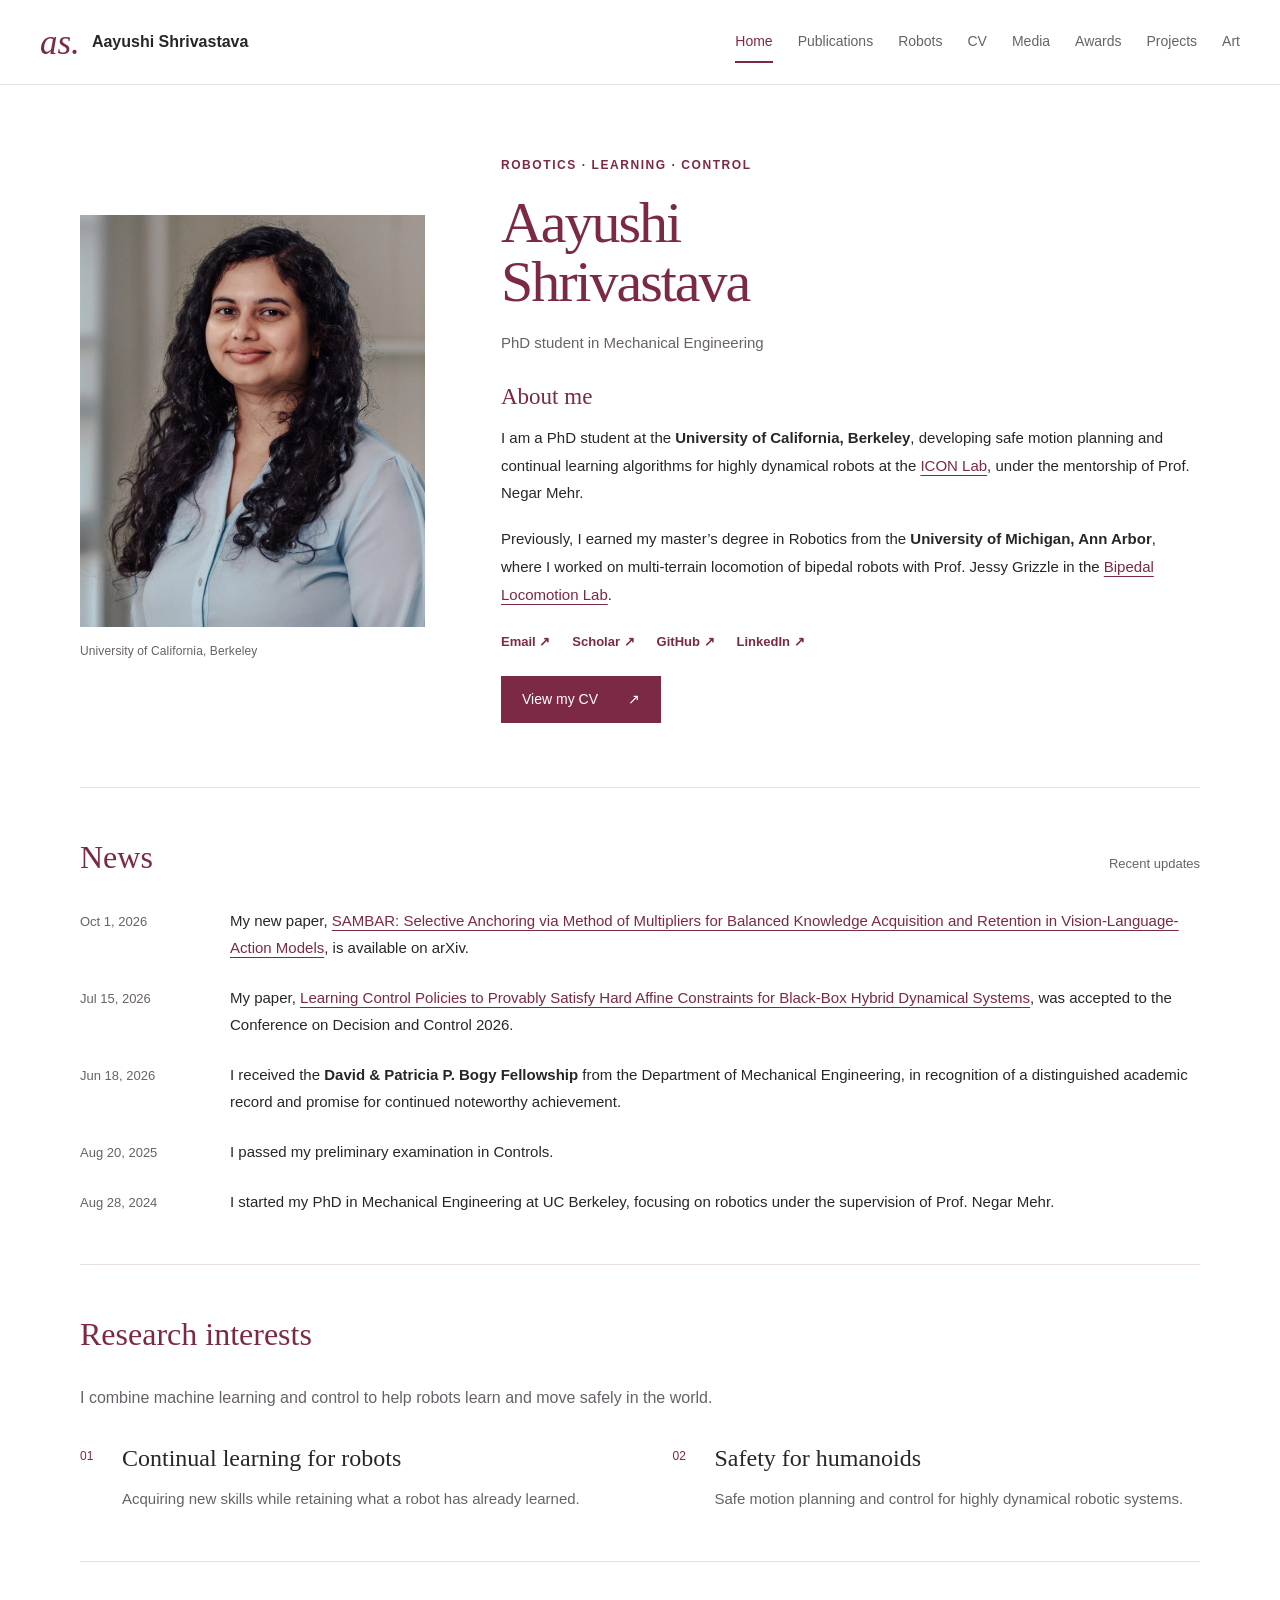
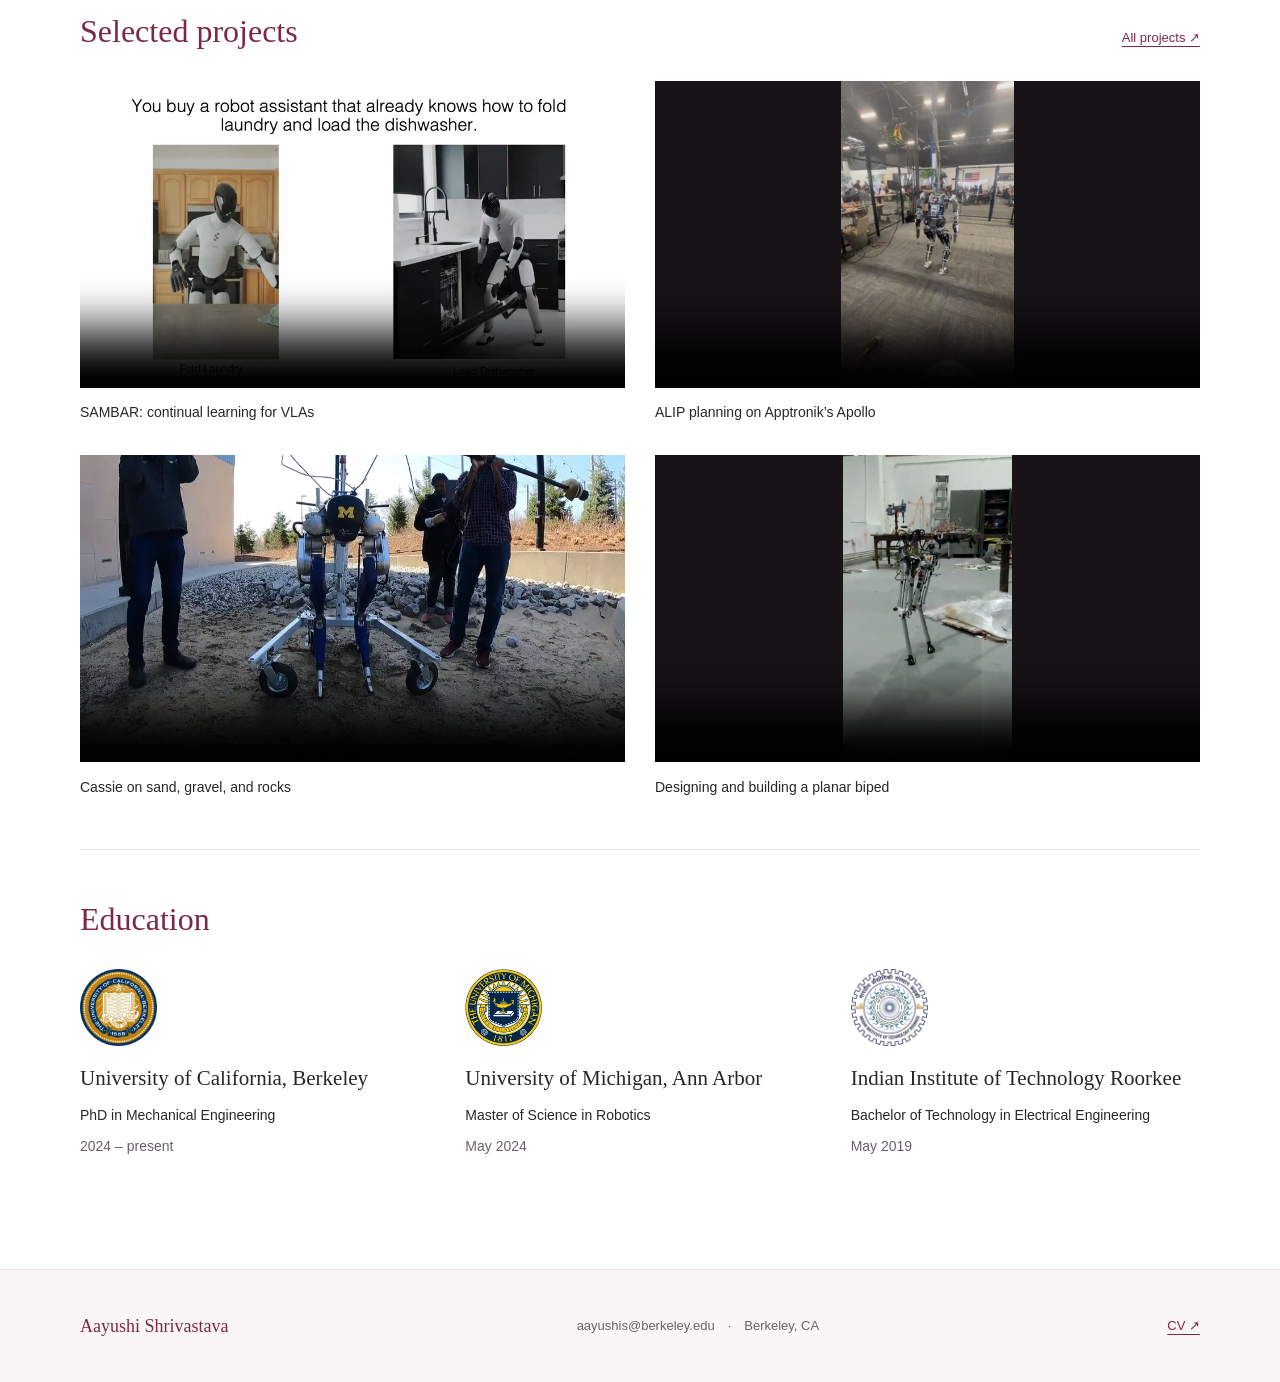
==== commit 296a1981: "Update paper announcements in home page news" ====
--- a/index.html
+++ b/index.html
@@ -7,8 +7,8 @@
 <header class="site-header"><div class="header-inner"><a class="brand" href="index.html"><span class="brand-mark" aria-hidden="true">as.</span><span>Aayushi Shrivastava</span></a><button class="menu-toggle" aria-expanded="false" aria-controls="site-nav"><span>Menu</span><svg viewBox="0 0 24 24" width="20" height="20" aria-hidden="true"><path d="M4 7h16M4 12h16M4 17h16"/></svg></button><nav id="site-nav" aria-label="Main navigation"><a href="index.html" aria-current="page">Home</a><a href="publications.html">Publications</a><a href="robots.html">Robots</a><a href="Aayushi_CV.pdf">CV</a><a href="media.html">Media</a><a href="awards.html">Awards</a><a href="projects.html">Projects</a><a href="art.html">Art</a></nav></div></header>
 <main id="main" class="container"><section class="hero" aria-labelledby="intro-title"><div class="portrait-wrap"><img src="assets/home-0-0.webp" alt="Aayushi Shrivastava" width="1280" height="1531" class="portrait" fetchpriority="high"><p class="portrait-caption">University of California, Berkeley</p></div><div class="hero-copy"><p class="eyebrow">Robotics · Learning · Control</p><h1 id="intro-title">Aayushi<br> Shrivastava</h1><p class="role">PhD student in Mechanical Engineering</p><h2 class="about-label">About me</h2><p>I am a PhD student at the <strong>University of California, Berkeley</strong>, developing safe motion planning and continual learning algorithms for highly dynamical robots at the <a href="https://iconlab.negarmehr.com/">ICON Lab</a>, under the mentorship of Prof. Negar Mehr.</p><p>Previously, I earned my master’s degree in Robotics from the <strong>University of Michigan, Ann Arbor</strong>, where I worked on multi-terrain locomotion of bipedal robots with Prof. Jessy Grizzle in the <a href="https://www.biped.solutions/">Bipedal Locomotion Lab</a>.</p><div class="social-links"><a href="mailto:aayushis@berkeley.edu">Email ↗</a><a href="https://scholar.google.com/citations?user=4QyoN3UAAAAJ&amp;hl=en">Scholar ↗</a><a href="https://github.com/aayushis196">GitHub ↗</a><a href="https://www.linkedin.com/in/aayushi-shrivastava-37a6b413a/">LinkedIn ↗</a></div><a class="button" href="Aayushi_CV.pdf">View my CV <span aria-hidden="true">↗</span></a></div></section>
 <section class="home-section" aria-labelledby="news-title"><div class="section-heading"><h2 id="news-title">News</h2><span class="section-note">Recent updates</span></div><ol class="news-list">
-<li><time datetime="2026-10-01">Oct 1, 2026</time><p>Our new paper, <a href="https://arxiv.org/pdf/2609.32108v1">SAMBAR: Selective Anchoring via Method of Multipliers for Balanced Knowledge Acquisition and Retention in Vision-Language-Action Models</a>, is available on arXiv.</p></li>
-<li><time datetime="2026-07-15">Jul 15, 2026</time><p>My first first-author paper, <a href="https://arxiv.org/abs/2604.22244">Learning Control Policies to Provably Satisfy Hard Affine Constraints for Black-Box Hybrid Dynamical Systems</a>, was accepted to the Conference on Decision and Control 2026.</p></li>
+<li><time datetime="2026-10-01">Oct 1, 2026</time><p>My new paper, <a href="https://arxiv.org/pdf/2609.32108v1">SAMBAR: Selective Anchoring via Method of Multipliers for Balanced Knowledge Acquisition and Retention in Vision-Language-Action Models</a>, is available on arXiv.</p></li>
+<li><time datetime="2026-07-15">Jul 15, 2026</time><p>My paper, <a href="https://arxiv.org/abs/2604.22244">Learning Control Policies to Provably Satisfy Hard Affine Constraints for Black-Box Hybrid Dynamical Systems</a>, was accepted to the Conference on Decision and Control 2026.</p></li>
 <li><time datetime="2026-06-18">Jun 18, 2026</time><p>I received the <strong>David &amp; Patricia P. Bogy Fellowship</strong> from the Department of Mechanical Engineering, in recognition of a distinguished academic record and promise for continued noteworthy achievement.</p></li>
 <li><time datetime="2025-08-20">Aug 20, 2025</time><p>I passed my preliminary examination in Controls.</p></li>
 <li><time datetime="2024-08-28">Aug 28, 2024</time><p>I started my PhD in Mechanical Engineering at UC Berkeley, focusing on robotics under the supervision of Prof. Negar Mehr.</p></li></ol></section>
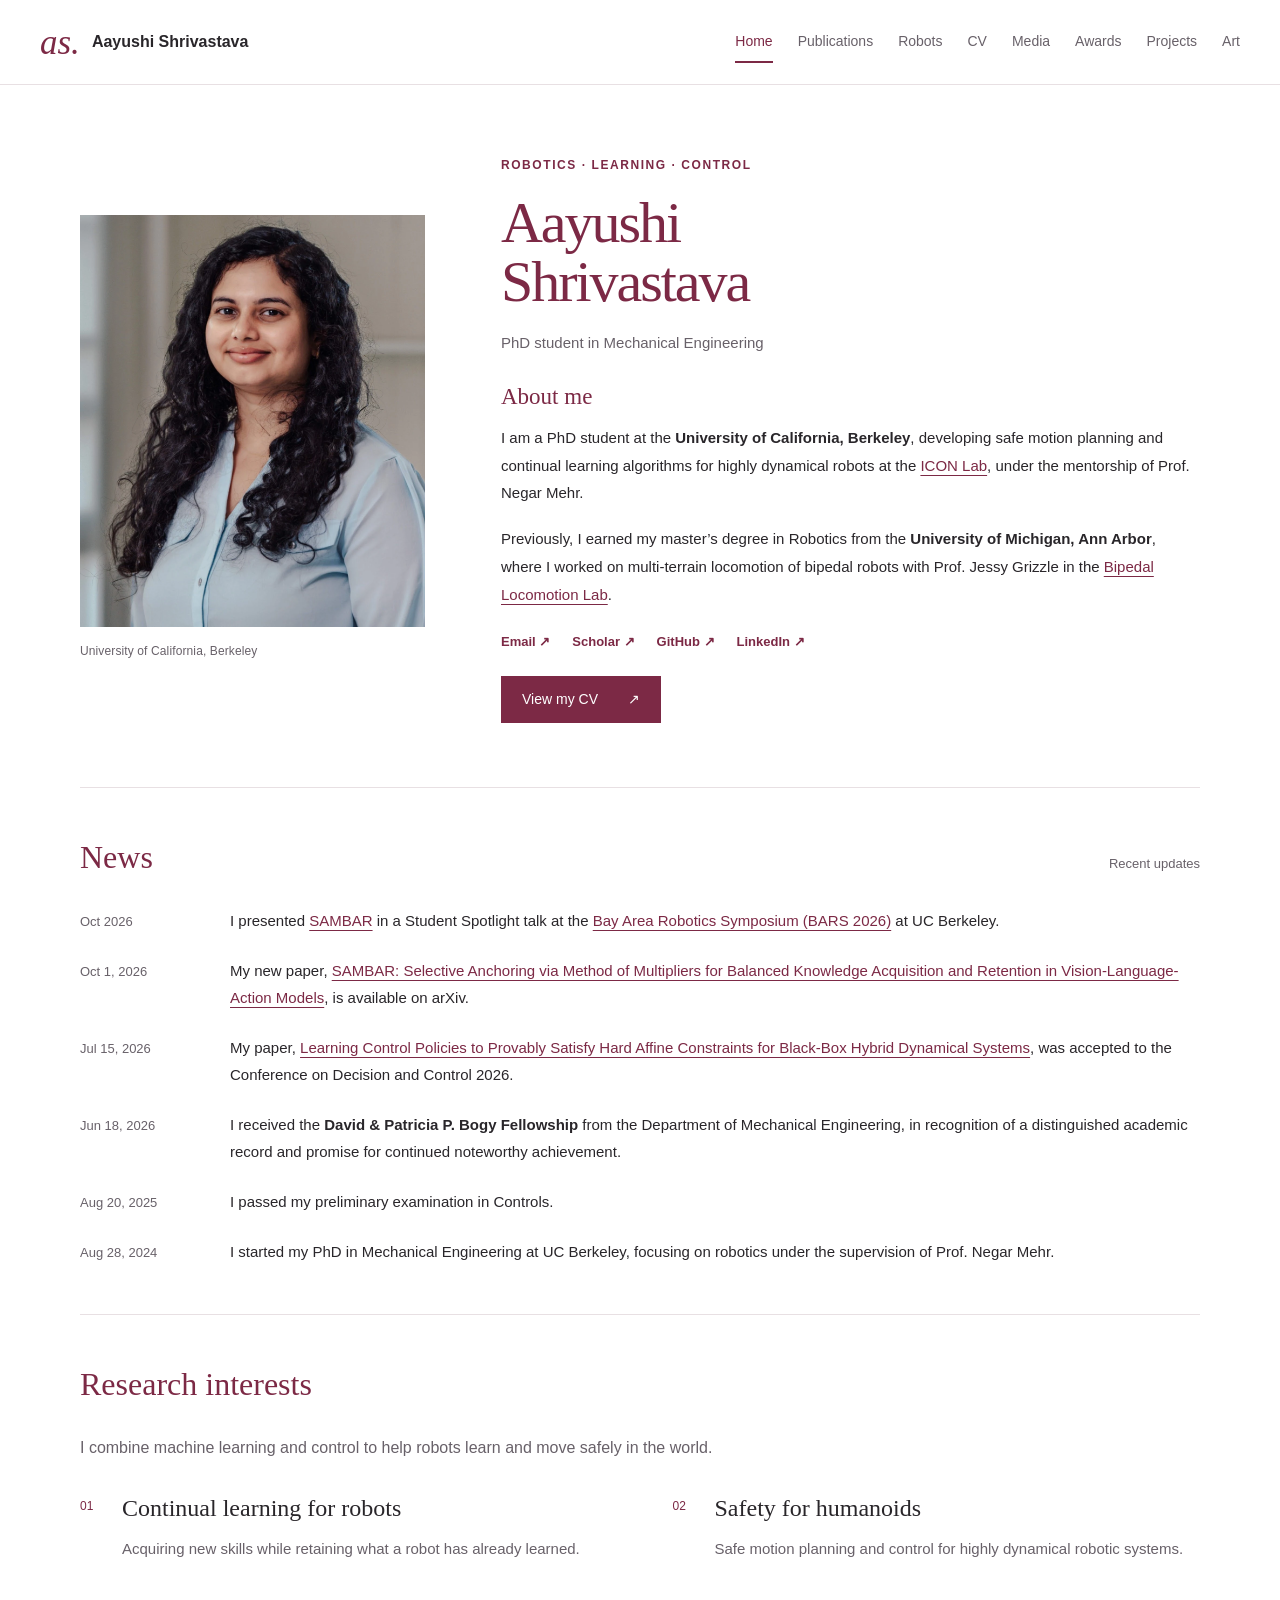
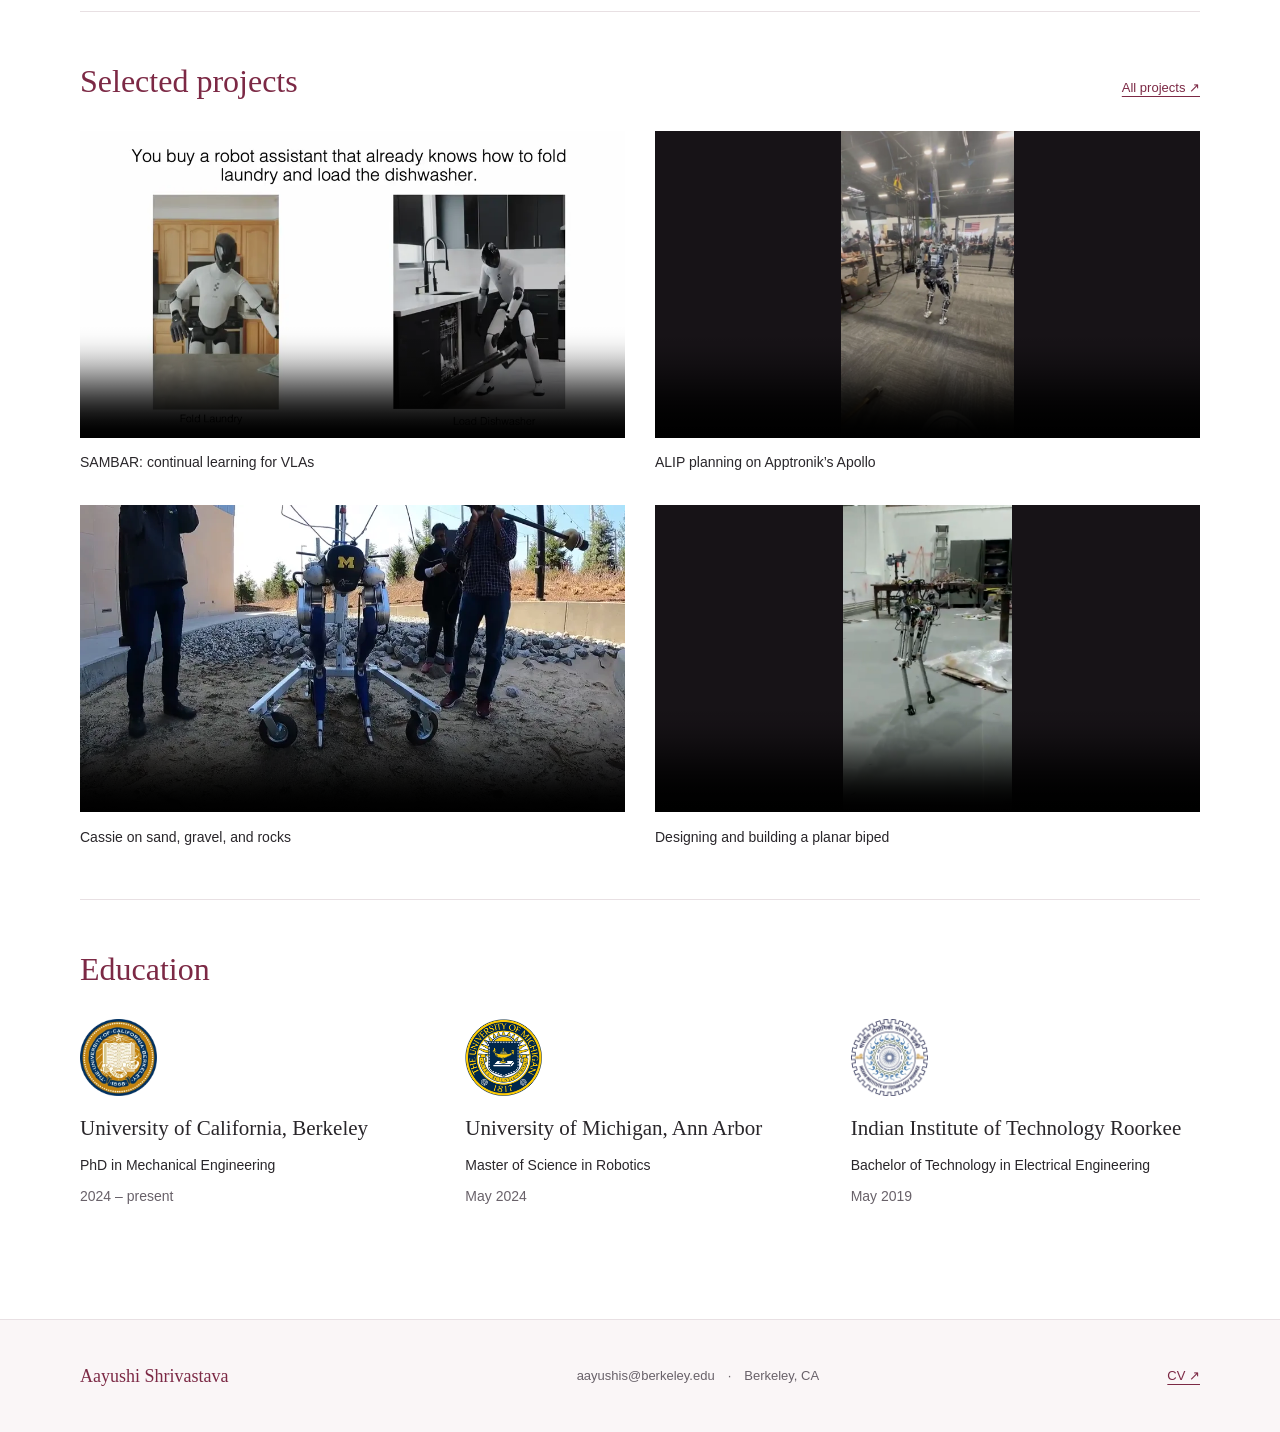
==== commit 69d5960d: "Add BARS 2026 SAMBAR student spotlight news" ====
--- a/index.html
+++ b/index.html
@@ -7,6 +7,7 @@
 <header class="site-header"><div class="header-inner"><a class="brand" href="index.html"><span class="brand-mark" aria-hidden="true">as.</span><span>Aayushi Shrivastava</span></a><button class="menu-toggle" aria-expanded="false" aria-controls="site-nav"><span>Menu</span><svg viewBox="0 0 24 24" width="20" height="20" aria-hidden="true"><path d="M4 7h16M4 12h16M4 17h16"/></svg></button><nav id="site-nav" aria-label="Main navigation"><a href="index.html" aria-current="page">Home</a><a href="publications.html">Publications</a><a href="robots.html">Robots</a><a href="Aayushi_CV.pdf">CV</a><a href="media.html">Media</a><a href="awards.html">Awards</a><a href="projects.html">Projects</a><a href="art.html">Art</a></nav></div></header>
 <main id="main" class="container"><section class="hero" aria-labelledby="intro-title"><div class="portrait-wrap"><img src="assets/home-0-0.webp" alt="Aayushi Shrivastava" width="1280" height="1531" class="portrait" fetchpriority="high"><p class="portrait-caption">University of California, Berkeley</p></div><div class="hero-copy"><p class="eyebrow">Robotics · Learning · Control</p><h1 id="intro-title">Aayushi<br> Shrivastava</h1><p class="role">PhD student in Mechanical Engineering</p><h2 class="about-label">About me</h2><p>I am a PhD student at the <strong>University of California, Berkeley</strong>, developing safe motion planning and continual learning algorithms for highly dynamical robots at the <a href="https://iconlab.negarmehr.com/">ICON Lab</a>, under the mentorship of Prof. Negar Mehr.</p><p>Previously, I earned my master’s degree in Robotics from the <strong>University of Michigan, Ann Arbor</strong>, where I worked on multi-terrain locomotion of bipedal robots with Prof. Jessy Grizzle in the <a href="https://www.biped.solutions/">Bipedal Locomotion Lab</a>.</p><div class="social-links"><a href="mailto:aayushis@berkeley.edu">Email ↗</a><a href="https://scholar.google.com/citations?user=4QyoN3UAAAAJ&amp;hl=en">Scholar ↗</a><a href="https://github.com/aayushis196">GitHub ↗</a><a href="https://www.linkedin.com/in/aayushi-shrivastava-37a6b413a/">LinkedIn ↗</a></div><a class="button" href="Aayushi_CV.pdf">View my CV <span aria-hidden="true">↗</span></a></div></section>
 <section class="home-section" aria-labelledby="news-title"><div class="section-heading"><h2 id="news-title">News</h2><span class="section-note">Recent updates</span></div><ol class="news-list">
+<li><time datetime="2026-10">Oct 2026</time><p>I presented <a href="https://iconlab.negarmehr.com/SAMBAR/">SAMBAR</a> in a Student Spotlight talk at the <a href="https://bayarearoboticssymposium.github.io/">Bay Area Robotics Symposium (BARS 2026)</a> at UC Berkeley.</p></li>
 <li><time datetime="2026-10-01">Oct 1, 2026</time><p>My new paper, <a href="https://arxiv.org/pdf/2609.32108v1">SAMBAR: Selective Anchoring via Method of Multipliers for Balanced Knowledge Acquisition and Retention in Vision-Language-Action Models</a>, is available on arXiv.</p></li>
 <li><time datetime="2026-07-15">Jul 15, 2026</time><p>My paper, <a href="https://arxiv.org/abs/2604.22244">Learning Control Policies to Provably Satisfy Hard Affine Constraints for Black-Box Hybrid Dynamical Systems</a>, was accepted to the Conference on Decision and Control 2026.</p></li>
 <li><time datetime="2026-06-18">Jun 18, 2026</time><p>I received the <strong>David &amp; Patricia P. Bogy Fellowship</strong> from the Department of Mechanical Engineering, in recognition of a distinguished academic record and promise for continued noteworthy achievement.</p></li>
@@ -29,4 +30,4 @@
     <figcaption>Designing and building a planar biped</figcaption></figure>
 </div></section><section class="home-section" aria-labelledby="education-title"><div class="section-heading"><h2 id="education-title">Education</h2></div><div class="education-grid"><article class="education"><img src="assets/home-13-0.webp" alt="University of California, Berkeley emblem" width="220" height="220" loading="lazy"><div><h3>University of California, Berkeley</h3><p>PhD in Mechanical Engineering</p><p class="muted">2024 – present</p></div></article><article class="education"><img src="assets/home-13-1.webp" alt="University of Michigan, Ann Arbor emblem" width="1200" height="1200" loading="lazy"><div><h3>University of Michigan, Ann Arbor</h3><p>Master of Science in Robotics</p><p class="muted">May 2024</p></div></article><article class="education"><img src="assets/home-13-2.webp" alt="Indian Institute of Technology Roorkee emblem" width="320" height="320" loading="lazy"><div><h3>Indian Institute of Technology Roorkee</h3><p>Bachelor of Technology in Electrical Engineering</p><p class="muted">May 2019</p></div></article></div></section></main>
 <footer class="site-footer"><div class="footer-inner"><a class="footer-name" href="index.html">Aayushi Shrivastava</a><p><a href="mailto:aayushis@berkeley.edu">aayushis@berkeley.edu</a><span aria-hidden="true">·</span>Berkeley, CA</p><a href="Aayushi_CV.pdf">CV <span aria-hidden="true">↗</span></a></div></footer>
-</body></html>+</body></html>
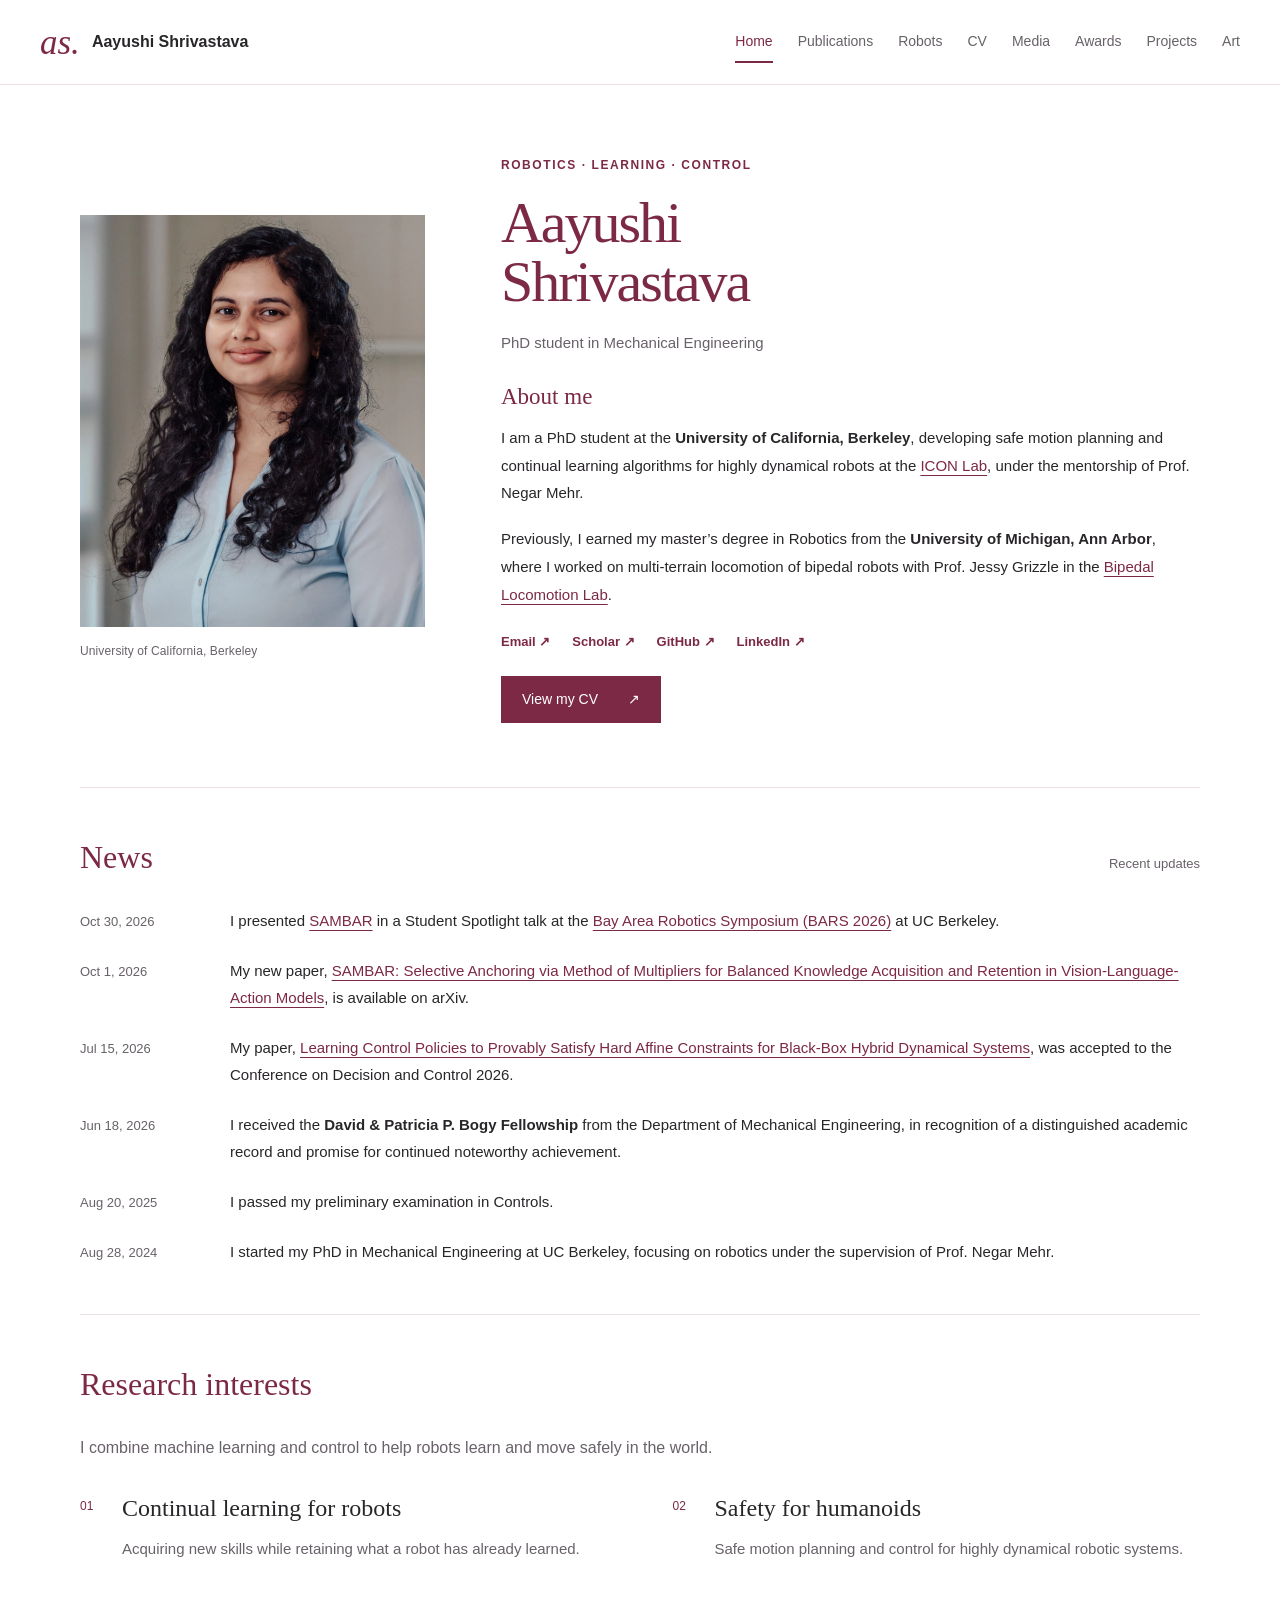
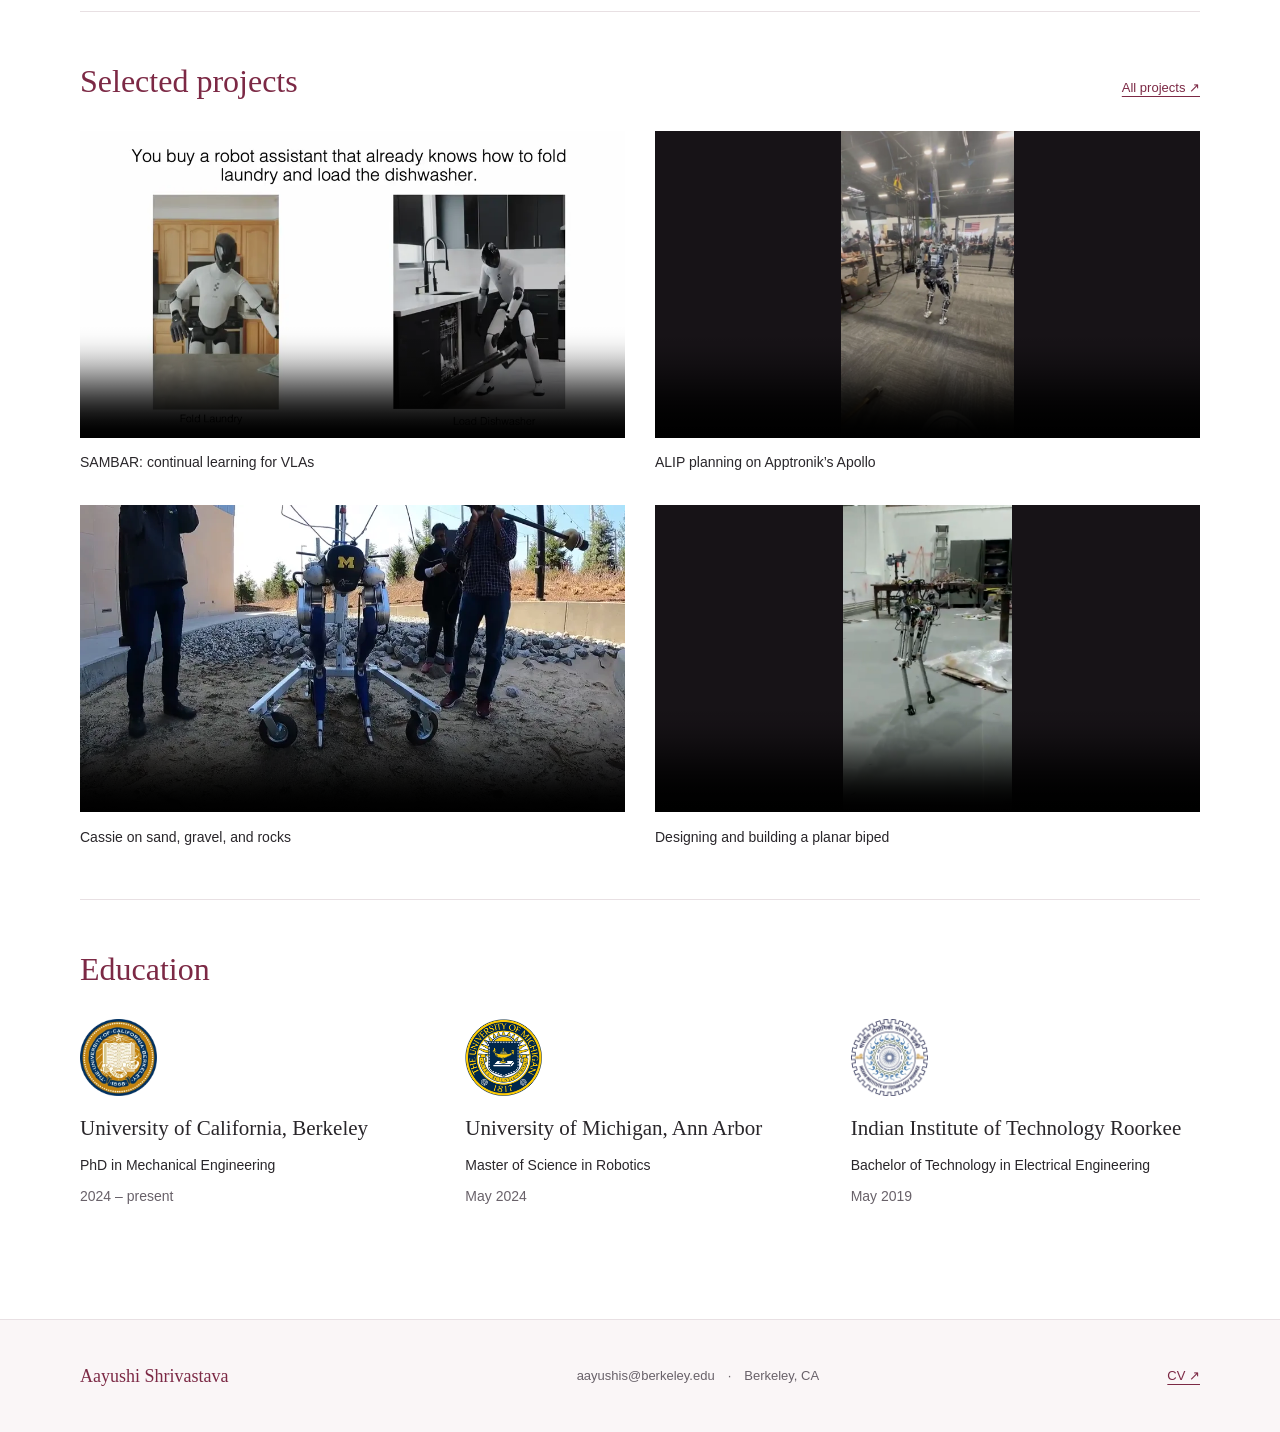
==== commit ada6e715: "Set BARS presentation date to October 30, 2026" ====
--- a/index.html
+++ b/index.html
@@ -7,7 +7,7 @@
 <header class="site-header"><div class="header-inner"><a class="brand" href="index.html"><span class="brand-mark" aria-hidden="true">as.</span><span>Aayushi Shrivastava</span></a><button class="menu-toggle" aria-expanded="false" aria-controls="site-nav"><span>Menu</span><svg viewBox="0 0 24 24" width="20" height="20" aria-hidden="true"><path d="M4 7h16M4 12h16M4 17h16"/></svg></button><nav id="site-nav" aria-label="Main navigation"><a href="index.html" aria-current="page">Home</a><a href="publications.html">Publications</a><a href="robots.html">Robots</a><a href="Aayushi_CV.pdf">CV</a><a href="media.html">Media</a><a href="awards.html">Awards</a><a href="projects.html">Projects</a><a href="art.html">Art</a></nav></div></header>
 <main id="main" class="container"><section class="hero" aria-labelledby="intro-title"><div class="portrait-wrap"><img src="assets/home-0-0.webp" alt="Aayushi Shrivastava" width="1280" height="1531" class="portrait" fetchpriority="high"><p class="portrait-caption">University of California, Berkeley</p></div><div class="hero-copy"><p class="eyebrow">Robotics · Learning · Control</p><h1 id="intro-title">Aayushi<br> Shrivastava</h1><p class="role">PhD student in Mechanical Engineering</p><h2 class="about-label">About me</h2><p>I am a PhD student at the <strong>University of California, Berkeley</strong>, developing safe motion planning and continual learning algorithms for highly dynamical robots at the <a href="https://iconlab.negarmehr.com/">ICON Lab</a>, under the mentorship of Prof. Negar Mehr.</p><p>Previously, I earned my master’s degree in Robotics from the <strong>University of Michigan, Ann Arbor</strong>, where I worked on multi-terrain locomotion of bipedal robots with Prof. Jessy Grizzle in the <a href="https://www.biped.solutions/">Bipedal Locomotion Lab</a>.</p><div class="social-links"><a href="mailto:aayushis@berkeley.edu">Email ↗</a><a href="https://scholar.google.com/citations?user=4QyoN3UAAAAJ&amp;hl=en">Scholar ↗</a><a href="https://github.com/aayushis196">GitHub ↗</a><a href="https://www.linkedin.com/in/aayushi-shrivastava-37a6b413a/">LinkedIn ↗</a></div><a class="button" href="Aayushi_CV.pdf">View my CV <span aria-hidden="true">↗</span></a></div></section>
 <section class="home-section" aria-labelledby="news-title"><div class="section-heading"><h2 id="news-title">News</h2><span class="section-note">Recent updates</span></div><ol class="news-list">
-<li><time datetime="2026-10">Oct 2026</time><p>I presented <a href="https://iconlab.negarmehr.com/SAMBAR/">SAMBAR</a> in a Student Spotlight talk at the <a href="https://bayarearoboticssymposium.github.io/">Bay Area Robotics Symposium (BARS 2026)</a> at UC Berkeley.</p></li>
+<li><time datetime="2026-10-30">Oct 30, 2026</time><p>I presented <a href="https://iconlab.negarmehr.com/SAMBAR/">SAMBAR</a> in a Student Spotlight talk at the <a href="https://bayarearoboticssymposium.github.io/">Bay Area Robotics Symposium (BARS 2026)</a> at UC Berkeley.</p></li>
 <li><time datetime="2026-10-01">Oct 1, 2026</time><p>My new paper, <a href="https://arxiv.org/pdf/2609.32108v1">SAMBAR: Selective Anchoring via Method of Multipliers for Balanced Knowledge Acquisition and Retention in Vision-Language-Action Models</a>, is available on arXiv.</p></li>
 <li><time datetime="2026-07-15">Jul 15, 2026</time><p>My paper, <a href="https://arxiv.org/abs/2604.22244">Learning Control Policies to Provably Satisfy Hard Affine Constraints for Black-Box Hybrid Dynamical Systems</a>, was accepted to the Conference on Decision and Control 2026.</p></li>
 <li><time datetime="2026-06-18">Jun 18, 2026</time><p>I received the <strong>David &amp; Patricia P. Bogy Fellowship</strong> from the Department of Mechanical Engineering, in recognition of a distinguished academic record and promise for continued noteworthy achievement.</p></li>
